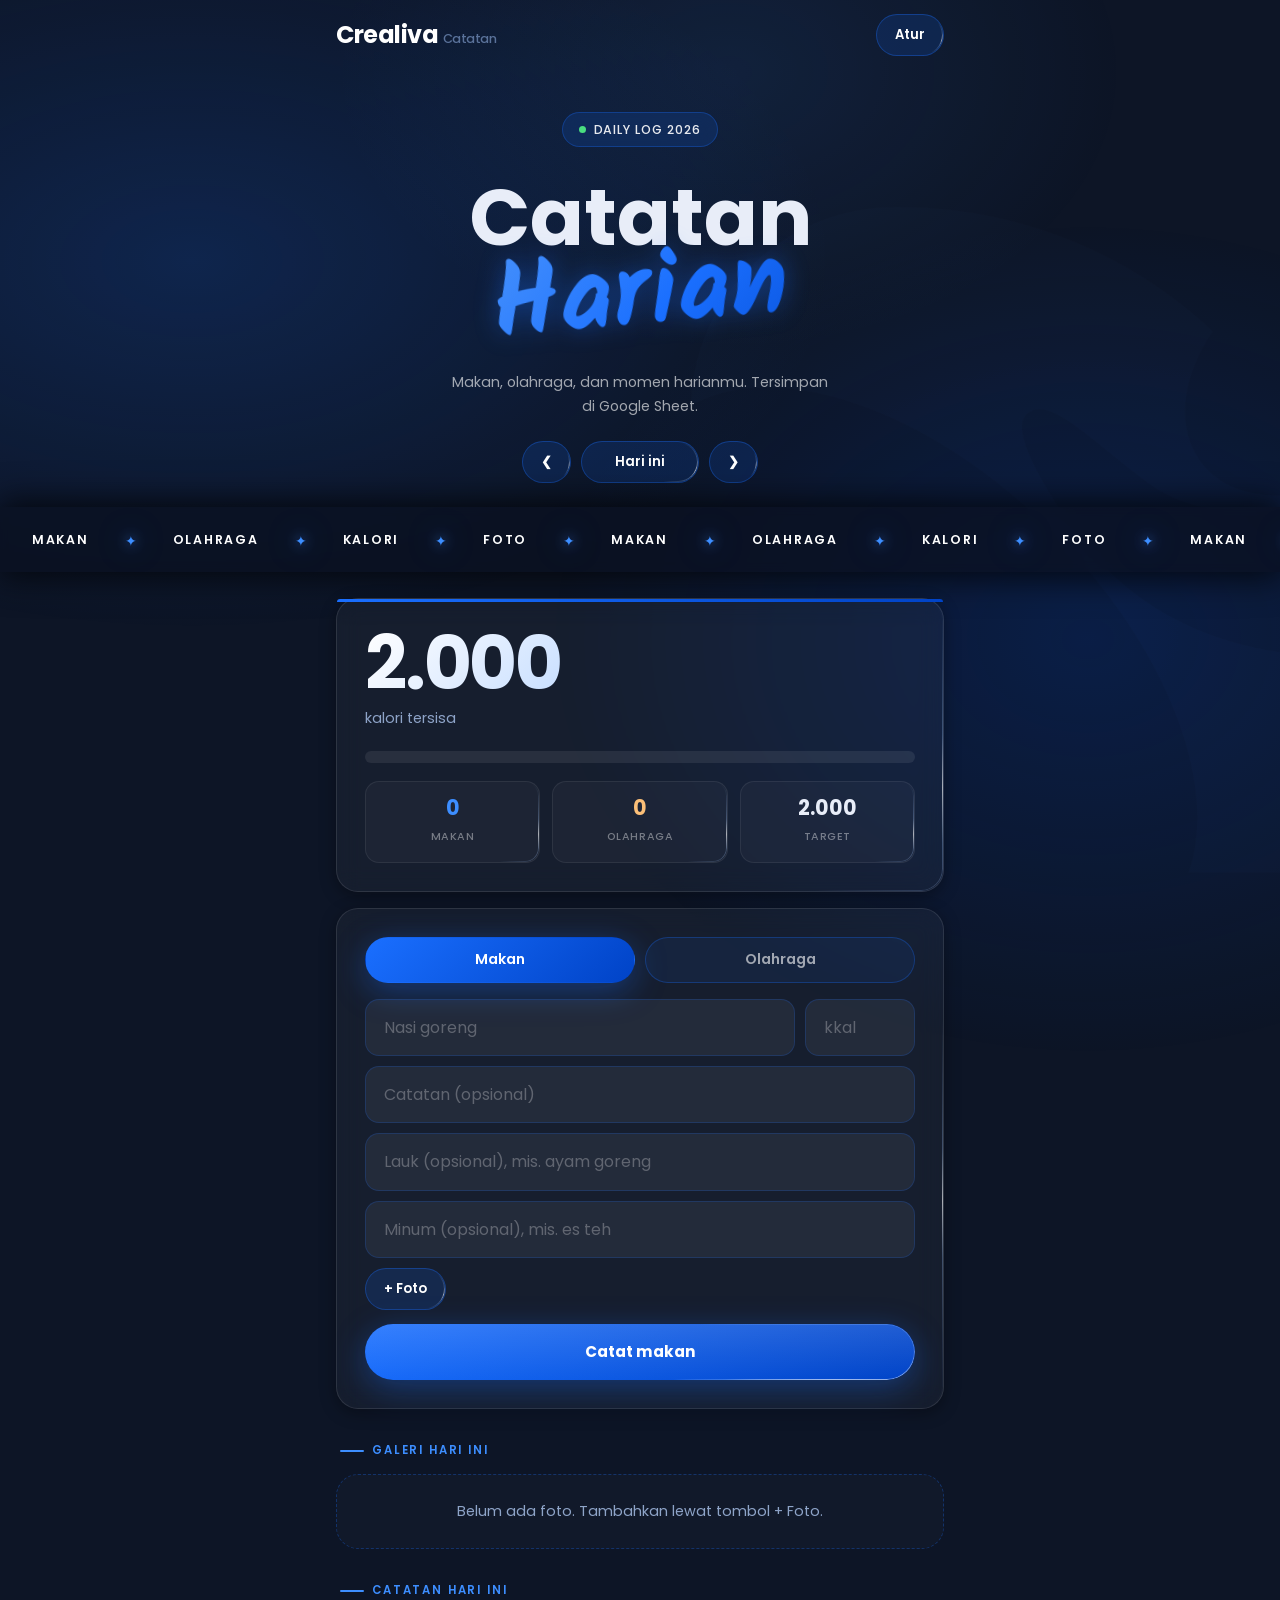
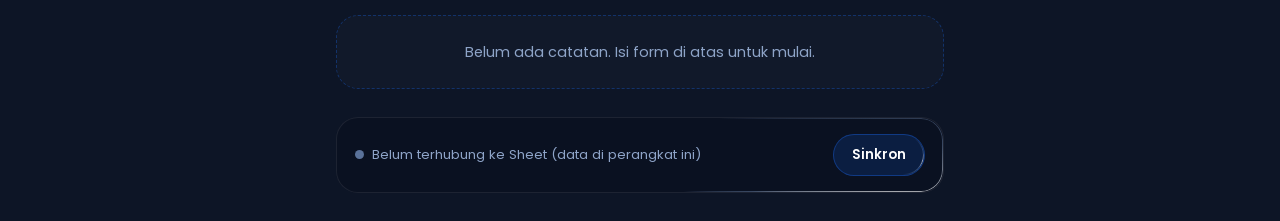
==== catatan/index.html @ 5ec01846 "Update index.html" ====
<!DOCTYPE html>
<html lang="id">
<head>
<meta charset="utf-8">
<meta name="viewport" content="width=device-width, initial-scale=1, viewport-fit=cover">
<meta name="robots" content="noindex, nofollow">
<title>Crealiva · Catatan Harian</title>
<link rel="icon" href="../New%20Favicon.ico">
<link rel="preconnect" href="https://fonts.googleapis.com">
<link href="https://fonts.googleapis.com/css2?family=Poppins:wght@300;400;500;600;700&family=Kalam:wght@400;700&display=swap" rel="stylesheet">
<meta name="theme-color" content="#0B1120">
<meta name="color-scheme" content="dark">
<style>
/* ===== Dibaca dari style web utama Crealiva: Dark-Blue Premium Theme ===== */
@property --shine-angle{syntax:'<angle>';inherits:false;initial-value:0deg}
:root{
  --navy:#0B1120; --navy-mid:#13213A;
  --blue:#1A6FFF; --blue-bright:#3D8EFF; --blue-dark:#0043C7;
  --bg:#0D1526; --surface:rgba(22,32,53,.82);
  --ink:#E8EDF8; --ink-2:#8EA4C8; --ink-3:#5A729A;
  --eat:#3D8EFF; --move:#fbbf78; --over:#f87171; --ok:#4ade80;
  --radius-md:14px; --radius-lg:22px; --radius-xl:36px;
  --shadow-sm:0 4px 16px rgba(0,0,0,.35); --shadow-lg:0 20px 60px rgba(0,0,0,.55);
  --shadow-blue:0 8px 32px rgba(26,111,255,.35);
  --grad-blue:linear-gradient(135deg,#1A6FFF 0%,#0043C7 100%);
  --ease:cubic-bezier(.4,0,.2,1); --ease-spring:cubic-bezier(.34,1.56,.64,1); --dur:.4s;
  color-scheme:dark;
}
*,*::before,*::after{margin:0;padding:0;box-sizing:border-box}
html{scroll-behavior:smooth;overflow-x:hidden;-webkit-text-size-adjust:100%}
body{font-family:'Poppins',sans-serif;background:var(--bg);color:var(--ink);line-height:1.7;overflow-x:hidden;
  -webkit-font-smoothing:antialiased;padding-bottom:calc(env(safe-area-inset-bottom) + 28px)}
button,input{font:inherit;color:inherit}
button{cursor:pointer}
:focus-visible{outline:3px solid var(--blue-bright);outline-offset:2px}
.wrap{max-width:640px;margin:0 auto;padding:0 16px;position:relative;z-index:1}

/* Latar: cahaya biru bergerak */
body::before{content:'';position:fixed;inset:0;z-index:-2;background:var(--bg)}
body::after{content:'';position:fixed;inset:-20%;width:140%;height:140%;z-index:-1;pointer-events:none;
  background:radial-gradient(ellipse 55% 45% at 25% 35%,rgba(26,111,255,.18) 0%,transparent 65%),
             radial-gradient(ellipse 50% 55% at 75% 65%,rgba(0,67,199,.2) 0%,transparent 60%),
             radial-gradient(ellipse 40% 40% at 55% 20%,rgba(61,142,255,.1) 0%,transparent 55%);
  animation:bgGlow 14s ease-in-out infinite}
@keyframes bgGlow{0%{transform:translate(0,0) scale(1);opacity:.7}20%{transform:translate(8%,-6%) scale(1.05);opacity:.9}
  40%{transform:translate(-5%,10%) scale(.98);opacity:.8}60%{transform:translate(12%,5%) scale(1.08);opacity:1}
  80%{transform:translate(-8%,-8%) scale(1.02);opacity:.75}100%{transform:translate(0,0) scale(1);opacity:.7}}

/* Logo besar samar di latar */
.bg-logo{position:fixed;pointer-events:none;z-index:0;opacity:.07;mix-blend-mode:overlay;filter:saturate(0) brightness(5);
  animation:bgLogoFloat 10s ease-in-out infinite}
.bg-logo1{width:52vw;bottom:3vh;right:-6vw}
.bg-logo2{width:26vw;top:9vh;left:-2vw;animation-delay:-4s}
@keyframes bgLogoFloat{0%,100%{transform:translateY(0) rotate(0)}33%{transform:translateY(-10px) rotate(.8deg)}66%{transform:translateY(7px) rotate(-.6deg)}}

/* Header */
.nav{position:fixed;top:0;left:0;right:0;z-index:1000;padding-top:env(safe-area-inset-top);transition:background var(--dur) var(--ease),box-shadow var(--dur) var(--ease)}
.nav .wrap{display:flex;align-items:center;justify-content:space-between;height:70px}
.nav.scrolled{background:rgba(11,17,32,.92);backdrop-filter:blur(20px) saturate(160%);-webkit-backdrop-filter:blur(20px) saturate(160%);
  box-shadow:0 1px 0 rgba(26,111,255,.12),0 4px 24px rgba(0,0,0,.4)}
.brand{display:flex;align-items:center;gap:10px;font-size:1.5rem;font-weight:700;color:#fff;letter-spacing:-.02em}
.brand img{width:28px;height:28px;object-fit:contain;filter:brightness(10);transition:filter 1.4s ease-in-out,transform .6s var(--ease-spring)}
.nav.scrolled .brand img{filter:brightness(10) drop-shadow(0 0 8px rgba(61,142,255,.9)) drop-shadow(0 0 20px rgba(26,111,255,.6))}
.brand:hover img{transform:rotate(15deg) scale(1.1)}
.brand small{font-weight:500;font-size:.8rem;color:var(--ink-3)}

/* Tombol kecil (gaya tentang-social-btn) */
.pill{position:relative;isolation:isolate;display:inline-flex;align-items:center;justify-content:center;gap:8px;padding:9px 18px;
  background:rgba(26,111,255,.15);border:1px solid rgba(26,111,255,.35);border-radius:var(--radius-xl);color:#fff;
  font-size:.82rem;font-weight:600;transition:all .3s var(--ease)}
.pill:hover{background:rgba(26,111,255,.4);border-color:rgba(26,111,255,.7);transform:translateY(-2px);box-shadow:0 6px 20px rgba(26,111,255,.35)}
.danger{background:rgba(248,113,113,.2);border-color:rgba(248,113,113,.55)}
.danger:hover{background:#dc2626;border-color:#dc2626}

/* Hero */
.hero{padding:112px 0 14px;text-align:center}
.kicker{display:inline-flex;align-items:center;gap:8px;padding:6px 16px;border-radius:var(--radius-xl);background:rgba(26,111,255,.15);
  backdrop-filter:blur(8px);border:1px solid rgba(26,111,255,.3);font-size:.78rem;font-weight:500;color:rgba(255,255,255,.9);
  letter-spacing:.08em;text-transform:uppercase;margin-bottom:30px}
.kicker::before{content:'';width:7px;height:7px;border-radius:50%;background:var(--ok);animation:pulse 2s infinite}
@keyframes pulse{0%,100%{opacity:1;transform:scale(1)}50%{opacity:.6;transform:scale(1.4)}}
h1{font-size:clamp(48px,12vw,80px);font-weight:700;line-height:1;color:var(--ink);margin-bottom:22px}
h1 span{display:block;margin-top:-12px;font-family:'Kalam',cursive;font-size:clamp(60px,15vw,104px);line-height:1;transform:rotate(-5deg);
  background:linear-gradient(135deg,#60a5fa 0%,#1A6FFF 55%,#0043C7 100%);-webkit-background-clip:text;-webkit-text-fill-color:transparent;background-clip:text;
  filter:drop-shadow(0 0 12px rgba(26,111,255,.4));transition:transform .8s var(--ease),filter .6s var(--ease)}
h1 span:hover{transform:scale(1.12) rotate(-8deg);filter:drop-shadow(0 0 22px rgba(26,111,255,.65))}
.hero p{color:rgba(255,255,255,.62);font-size:.88rem;max-width:380px;margin:0 auto 22px}
.datenav{display:flex;justify-content:center;align-items:center;gap:10px}
#dateLabel{min-width:9em}
#date{position:absolute;opacity:0;pointer-events:none;width:0;height:0}

/* Teks berjalan */
.marquee{overflow:hidden;white-space:nowrap;background:rgba(11,17,32,.7);backdrop-filter:blur(4px);padding:18px 0;
  margin:10px 0 26px calc(50% - 50vw);width:100vw;box-shadow:0 8px 32px rgba(0,0,0,.5),0 -8px 32px rgba(0,0,0,.5)}
.track{display:inline-flex;animation:marquee 22s linear infinite}
.track b{font-size:.78rem;font-weight:600;letter-spacing:.14em;text-transform:uppercase;color:#fff;padding:0 32px}
.track span{color:#3D8EFF;padding:0 4px;font-size:.9rem;filter:drop-shadow(0 0 6px rgba(61,142,255,.9)) drop-shadow(0 0 14px rgba(26,111,255,.6))}
@keyframes marquee{to{transform:translateX(-50%)}}

/* Kartu kaca */
.card{position:relative;isolation:isolate;background:rgba(255,255,255,.04);border:1px solid rgba(255,255,255,.1);border-radius:var(--radius-lg);
  padding:28px;margin-bottom:16px;backdrop-filter:blur(12px);-webkit-backdrop-filter:blur(12px);box-shadow:var(--shadow-sm);
  transition:box-shadow .5s var(--ease),border-color .5s var(--ease)}
section.card::before{content:'';position:absolute;top:0;left:0;right:0;height:3px;background:var(--grad-blue);border-radius:var(--radius-lg) var(--radius-lg) 0 0}
.big{font-size:clamp(3.4rem,14vw,4.6rem);line-height:1;font-weight:700;letter-spacing:-.03em;
  background:linear-gradient(135deg,#fff 0%,#7EB3FF 100%);-webkit-background-clip:text;-webkit-text-fill-color:transparent;background-clip:text}
.big.over{background:none;-webkit-text-fill-color:var(--over);color:var(--over)}
.cap{color:var(--ink-2);margin-top:6px;font-size:.9rem}
.bar{height:12px;background:rgba(255,255,255,.08);border-radius:99px;margin:20px 0 18px;overflow:hidden}
.bar i{display:block;height:100%;width:0;background:var(--grad-blue);border-radius:99px;box-shadow:0 0 14px rgba(26,111,255,.7);transition:width .5s var(--ease)}
.bar i.over{background:linear-gradient(135deg,#f87171,#dc2626);box-shadow:0 0 14px rgba(248,113,113,.6)}
.stats{display:grid;grid-template-columns:repeat(3,1fr);gap:12px}
.stats>div{position:relative;isolation:isolate;text-align:center;padding:14px 8px;background:rgba(255,255,255,.03);border:1px solid rgba(255,255,255,.07);
  border-radius:var(--radius-md);transition:background .3s,transform .3s var(--ease-spring),border-color .3s}
.stats>div:hover{background:rgba(26,111,255,.12);border-color:rgba(26,111,255,.3);transform:translateY(-3px)}
.stats b{display:block;font-size:1.3rem;font-weight:700;line-height:1.2}
.stats span{font-size:.68rem;font-weight:500;color:rgba(255,255,255,.4);letter-spacing:.05em;text-transform:uppercase}
.stats .e b{color:var(--eat)} .stats .m b{color:var(--move)}

/* Form */
.seg{display:grid;grid-template-columns:1fr 1fr;gap:10px;margin-bottom:16px}
.seg label{padding:10px;border-radius:var(--radius-xl);border:1px solid rgba(26,111,255,.3);background:rgba(26,111,255,.08);
  color:rgba(255,255,255,.6);text-align:center;font-weight:600;font-size:.88rem;cursor:pointer;transition:all .3s var(--ease)}
.seg label:hover{background:rgba(26,111,255,.2);border-color:rgba(26,111,255,.5);color:#fff}
.seg input{position:absolute;opacity:0}
.seg label:has(input:checked){background:var(--grad-blue);border-color:transparent;color:#fff;box-shadow:var(--shadow-blue)}
.seg label.mv:has(input:checked){background:linear-gradient(135deg,#fbbf78,#c07840);color:#2b1a00;box-shadow:0 8px 28px rgba(192,120,64,.4)}
.seg label:has(input:focus-visible){outline:3px solid var(--blue-bright);outline-offset:2px}
.row{display:grid;grid-template-columns:1fr 110px;gap:10px}
input[type=text],input[type=number],input[type=url],input[type=password]{width:100%;padding:14px 18px;margin-bottom:10px;background:rgba(255,255,255,.06);
  border:1px solid rgba(26,111,255,.2);border-radius:var(--radius-md);font-size:16px;color:#fff;font-family:'Poppins',sans-serif;transition:all var(--dur) var(--ease)}
input::placeholder{color:rgba(255,255,255,.28)}
input:focus{outline:none;border-color:rgba(26,111,255,.7);background:rgba(26,111,255,.08);box-shadow:0 0 0 3px rgba(26,111,255,.18)}
.photo{display:flex;align-items:center;gap:12px;margin-bottom:14px}
.photo input{display:none}
.photo img{width:48px;height:48px;border-radius:var(--radius-md);object-fit:cover;display:none;border:1px solid rgba(26,111,255,.35)}
.photo button.x{display:none;background:none;border:0;color:var(--ink-2);font-size:1.2rem}
.add{position:relative;overflow:hidden;width:100%;padding:15px;border:0;border-radius:var(--radius-xl);background:var(--grad-blue);color:#fff;
  font-weight:700;font-size:.95rem;box-shadow:var(--shadow-blue);transition:transform var(--dur) var(--ease-spring),box-shadow var(--dur) var(--ease)}
.add::after{content:'';position:absolute;inset:0;background:linear-gradient(rgba(255,255,255,.12),transparent);border-radius:inherit;pointer-events:none}
.add:hover{transform:translateY(-3px) scale(1.02);box-shadow:0 14px 40px rgba(26,111,255,.5)}
.add:active{transform:translateY(-1px) scale(.99)}

/* Judul bagian (eyebrow) */
h2{display:flex;align-items:center;gap:8px;font-size:.72rem;font-weight:600;letter-spacing:.16em;text-transform:uppercase;color:var(--blue-bright);margin:32px 4px 14px}
h2::before{content:'';display:block;width:24px;height:2px;background:var(--blue-bright);border-radius:2px}

/* Galeri slide */
.slider{position:relative}
.slides{display:flex;gap:12px;overflow-x:auto;scroll-snap-type:x mandatory;scrollbar-width:none;border-radius:var(--radius-md)}
.slides::-webkit-scrollbar{display:none}
.slide{flex:0 0 100%;scroll-snap-align:center;position:relative;isolation:isolate;aspect-ratio:4/3;border-radius:var(--radius-md);overflow:hidden;
  background:#0d1a2e;border:1px solid rgba(26,111,255,.15);box-shadow:var(--shadow-sm);cursor:zoom-in;margin:0;transition:box-shadow .4s var(--ease),border-color .4s var(--ease)}
.slide:hover{border-color:rgba(26,111,255,.4)}
.slide img{width:100%;height:100%;object-fit:cover;display:block;transition:transform .6s var(--ease)}
.slide:hover img{transform:scale(1.07)}
.slide figcaption{position:absolute;inset:auto 0 0;padding:44px 16px 14px;color:#fff;font-weight:600;font-size:.92rem;display:flex;justify-content:space-between;gap:8px;
  background:linear-gradient(to top,rgba(11,17,32,.96) 0%,rgba(11,17,32,.55) 55%,transparent 100%);z-index:2}
.arrow{position:absolute;top:50%;transform:translateY(-50%);z-index:5;width:46px;height:46px;border-radius:50%;background:rgba(22,32,53,.85);
  border:1px solid rgba(26,111,255,.3);color:#fff;font-size:16px;backdrop-filter:blur(8px);transition:all .25s var(--ease-spring)}
.arrow:hover{background:var(--blue);transform:translateY(-50%) scale(1.1);box-shadow:var(--shadow-blue)}
.arrow.l{left:8px}.arrow.r{right:8px}
.dots{display:flex;justify-content:center;gap:8px;margin-top:12px}
.dots i{width:8px;height:8px;border-radius:4px;background:rgba(255,255,255,.15);transition:all .3s var(--ease)}
.dots i.on{background:var(--blue-bright);width:24px}
.empty{color:var(--ink-2);text-align:center;padding:24px 10px;border:1px dashed rgba(26,111,255,.3);border-radius:var(--radius-lg);background:rgba(255,255,255,.02);font-size:.9rem}

/* Daftar catatan (gaya skill-card) */
ul{list-style:none;display:grid;gap:10px}
li{position:relative;isolation:isolate;overflow:hidden;background:rgba(255,255,255,.04);border:1px solid rgba(255,255,255,.08);border-radius:var(--radius-md);
  padding:14px 16px 14px 20px;display:grid;grid-template-columns:1fr auto auto;gap:10px;align-items:center;backdrop-filter:blur(10px);
  transition:background .35s var(--ease),border-color .35s var(--ease),transform .35s var(--ease-spring),box-shadow .35s var(--ease)}
li::before{content:'';position:absolute;top:0;left:0;bottom:0;width:3px;background:var(--eat)}
li.move::before{background:var(--move)}
li:hover{background:rgba(26,111,255,.1);border-color:rgba(26,111,255,.3);transform:translateY(-3px)}
li .t{display:flex;align-items:center;gap:12px;min-width:0;font-weight:600;font-size:.92rem;color:#fff}
li .t img{width:46px;height:46px;border-radius:var(--radius-md);object-fit:cover;flex:none;border:1px solid rgba(255,255,255,.1)}
li small{display:block;color:rgba(255,255,255,.38);font-weight:400;font-size:.74rem;line-height:1.4}
li .k{font-weight:700;color:var(--eat)}
li.move .k{color:var(--move)}
li button{background:none;border:0;color:var(--ink-3);font-size:1.15rem;padding:6px 8px;border-radius:50%;transition:all .25s var(--ease)}
li button:hover{background:rgba(248,113,113,.18);color:var(--over);transform:rotate(90deg)}

/* Footer kaca */
footer{position:relative;isolation:isolate;display:flex;align-items:center;justify-content:space-between;gap:10px;margin-top:28px;padding:16px 18px;
  background:rgba(11,17,32,.7);backdrop-filter:blur(12px);border:1px solid rgba(255,255,255,.08);border-radius:var(--radius-lg);color:var(--ink-2);font-size:.82rem}
#status:before{content:"";display:inline-block;width:9px;height:9px;border-radius:50%;background:var(--ink-3);margin-right:8px}
#status.ok:before{background:var(--ok);box-shadow:0 0 8px rgba(74,222,128,.7)}
#status.wait:before{background:var(--move);animation:pulse 1.2s infinite}
#status.err:before{background:var(--over)}

/* Dialog */
dialog{border:1px solid rgba(26,111,255,.2);border-radius:var(--radius-lg);background:rgba(16,26,46,.97);color:var(--ink);width:min(92vw,440px);padding:24px;box-shadow:var(--shadow-lg)}
dialog::backdrop{background:rgba(11,17,32,.85);backdrop-filter:blur(8px)}
dialog[open]{animation:pop .45s var(--ease-spring)}
dialog[open]::backdrop{animation:fadeIn .3s}
dialog label{display:block;font-size:.8rem;color:var(--ink-2);margin:8px 0 6px}
dialog .btns{display:flex;gap:10px;justify-content:flex-end;margin-top:14px}
#lb{width:min(96vw,900px);padding:10px;background:#000;border:0}
#lb img{width:100%;max-height:80vh;object-fit:contain;display:block;border-radius:var(--radius-md)}
#lb p{color:#fff;margin:8px 4px 0}
#lb .pill{position:absolute;top:14px;right:14px;background:rgba(0,0,0,.6);z-index:3}
@keyframes pop{from{opacity:0;transform:translateY(16px) scale(.94)}to{opacity:1;transform:none}}
@keyframes fadeIn{from{opacity:0}to{opacity:1}}

/* Muncul saat scroll */
.reveal{opacity:0}
.reveal.visible{opacity:1;animation:rise .75s var(--ease) backwards}
@keyframes rise{from{opacity:0;transform:translateY(40px)}to{opacity:1;transform:none}}

/* Kilau kaca di tepi (glass shine border) */
.card::after,li::after,.pill::after,.slide::after,.arrow::after,.stats>div::after,footer::after,dialog:not(#lb)::after,.add::before{
  content:'';position:absolute;inset:0;border-radius:inherit;padding:1px;pointer-events:none;z-index:6;opacity:.85;transition:opacity .5s var(--ease);
  background:conic-gradient(from var(--shine-angle),transparent 0deg,transparent 65deg,rgba(170,205,255,.35) 88deg,rgba(255,255,255,.75) 98deg,rgba(170,205,255,.35) 108deg,transparent 130deg,transparent 360deg);
  -webkit-mask:linear-gradient(#000 0 0) content-box,linear-gradient(#000 0 0);-webkit-mask-composite:xor;mask-composite:exclude}
.card:hover::after,li:hover::after,.pill:hover::after,.slide:hover::after,.arrow:hover::after,.stats>div:hover::after,footer:hover::after,dialog:not(#lb):hover::after,.add:hover::before{
  opacity:1;animation:glassShineMove 3.2s linear infinite}
@keyframes glassShineMove{to{--shine-angle:360deg}}
.card:hover,li:hover,.slide:hover,footer:hover{box-shadow:0 0 14px 0 rgba(140,185,255,.16),0 10px 28px rgba(0,0,0,.32)}
.card:hover{border-color:rgba(26,111,255,.25)}

/* Cahaya mengikuti kursor */
.cursor-glow-wrap{position:fixed;top:0;left:0;width:0;height:0;pointer-events:none;z-index:9999;opacity:0;transition:opacity .5s ease}
.cursor-glow-wrap.active{opacity:1}
.cursor-glow{position:absolute;top:0;left:0;width:200px;height:200px;margin:-100px 0 0 -100px;border-radius:50%;mix-blend-mode:screen;will-change:transform,filter;
  background:radial-gradient(circle,rgba(90,160,255,.45) 0%,rgba(70,145,255,.32) 14%,rgba(50,125,255,.22) 28%,rgba(38,110,255,.14) 42%,rgba(26,111,255,.08) 56%,rgba(26,111,255,.035) 70%,transparent 100%);
  animation:cursorGlowPulse 2.8s ease-in-out infinite}
@keyframes cursorGlowPulse{0%,100%{transform:scale(1);filter:brightness(1) blur(16px)}50%{transform:scale(1.15);filter:brightness(1.55) blur(12px)}}
@media (hover:none) and (pointer:coarse){.cursor-glow-wrap{display:none}}

@media (max-width:480px){.card{padding:22px 18px}.stats{gap:8px}}
@media (prefers-reduced-motion:reduce){*,*::before,*::after{animation:none!important;transition:none!important}.reveal{opacity:1}}
</style>
</head>
<body>
<img class="bg-logo bg-logo1" src="../cvteam.png" alt="" aria-hidden="true" onerror="this.remove()">
<img class="bg-logo bg-logo2" src="../personcv.png" alt="" aria-hidden="true" onerror="this.remove()">
<div class="cursor-glow-wrap" id="cursorGlowWrap"><div class="cursor-glow"></div></div>
<nav class="nav"><div class="wrap">
  <div class="brand"><img src="../personcv.png" alt="" onerror="this.remove()"><div>Crealiva <small>Catatan</small></div></div>
  <button class="pill" id="setBtn">Atur</button>
</div></nav>

<main class="wrap">
  <section class="hero">
    <span class="kicker">Daily Log 2026</span>
    <h1>Catatan <span>Harian</span></h1>
    <p>Makan, olahraga, dan momen harianmu. Tersimpan di Google Sheet.</p>
    <div class="datenav">
      <button class="pill" id="prev" aria-label="Hari sebelumnya">❮</button>
      <button class="pill" id="dateLabel"></button>
      <button class="pill" id="next" aria-label="Hari berikutnya">❯</button>
      <input type="date" id="date" aria-label="Pilih tanggal">
    </div>
  </section>

  <div class="marquee" aria-hidden="true"><div class="track" id="track"></div></div>

  <section class="card">
    <div class="big" id="left">0</div>
    <div class="cap" id="leftCap">kalori tersisa</div>
    <div class="bar"><i id="barFill"></i></div>
    <div class="stats">
      <div class="e"><b id="sEat">0</b><span>Makan</span></div>
      <div class="m"><b id="sMove">0</b><span>Olahraga</span></div>
      <div><b id="sTarget">0</b><span>Target</span></div>
    </div>
  </section>

  <form class="card" id="form" autocomplete="off">
    <div class="seg">
      <label><input type="radio" name="type" value="makan" checked><span>Makan</span></label>
      <label class="mv"><input type="radio" name="type" value="olahraga"><span>Olahraga</span></label>
    </div>
    <div class="row">
      <input type="text" id="name" list="sug" placeholder="Nasi goreng" required>
      <input type="number" id="kcal" inputmode="numeric" min="0" placeholder="kkal" required>
    </div>
    <datalist id="sug"></datalist>
    <input type="text" id="note" placeholder="Catatan (opsional)">
    <div id="extra">
      <input type="text" id="lauk" placeholder="Lauk (opsional), mis. ayam goreng">
      <input type="text" id="minum" placeholder="Minum (opsional), mis. es teh">
    </div>
    <div class="photo">
      <button type="button" class="pill" id="photoBtn">+ Foto</button>
      <input type="file" id="photoIn" accept="image/*">
      <img id="photoPrev" alt="Pratinjau foto">
      <button type="button" class="x" id="photoX" aria-label="Hapus foto">✕</button>
    </div>
    <button class="add" id="addBtn" type="submit">Catat makan</button>
  </form>

  <h2>Galeri Hari Ini</h2>
  <div id="galleryBox"></div>

  <h2>Catatan Hari Ini</h2>
  <div id="listBox"></div>

  <footer>
    <span id="status"></span>
    <button class="pill" id="syncBtn">Sinkron</button>
  </footer>
</main>

<dialog id="dlg">
  <form method="dialog" id="cfgForm" style="all:unset">
    <label for="cUrl">URL Web App (Apps Script)</label>
    <input type="url" id="cUrl" placeholder="https://script.google.com/macros/s/.../exec">
    <label for="cKey">Kode rahasia</label>
    <input type="password" id="cKey">
    <label for="cTarget">Target kalori harian</label>
    <input type="number" id="cTarget" min="0" inputmode="numeric">
    <div class="btns">
      <button type="button" class="pill" id="cCancel">Batal</button>
      <button type="submit" class="pill">Simpan</button>
    </div>
  </form>
</dialog>

<dialog id="delDlg"><p id="delTxt" style="margin:0 0 14px;font-weight:600"></p>
  <div class="btns"><button type="button" class="pill" id="delNo">Batal</button><button type="button" class="pill danger" id="delYes">Ya, hapus</button></div></dialog>

<dialog id="lb"><button class="pill" id="lbX">✕ Tutup</button><img id="lbImg" alt=""><p id="lbCap"></p></dialog>

<script>
addEventListener('error',ev=>{const s=document.getElementById('status');if(s){s.textContent='Error halaman: '+ev.message;s.className='err'}});
const LS='crealiva-catatan-v2', $=id=>document.getElementById(id);
let S={entries:[],queue:[],cfg:{url:'',key:'',target:2000}};
try{const o=JSON.parse(localStorage.getItem(LS)||localStorage.getItem('crealiva-catatan-v1')||'{}');
  if(o.cfg)S.cfg=o.cfg; if(o.entries)S.entries=o.entries;
  if(o.queue)S.queue=o.queue.map(q=>q.op==='add'&&q.entry?{op:'add',id:q.entry.id}:q);}catch(e){}
let storeFail=false;
const save=()=>{try{localStorage.setItem(LS,JSON.stringify(S));storeFail=false}catch(e){storeFail=true}};
if(/reset=1/.test(location.search)){S.entries=[];S.queue=[];save();history.replaceState(null,'',location.pathname)}

const pad=n=>String(n).padStart(2,'0'), fmt=d=>`${d.getFullYear()}-${pad(d.getMonth()+1)}-${pad(d.getDate())}`;
let cur=fmt(new Date());
const parse=s=>{const[y,m,d]=s.split('-').map(Number);return new Date(y,m-1,d)};
const uid=()=>crypto.randomUUID?crypto.randomUUID():Date.now()+'-'+Math.random().toString(16).slice(2);
const num=n=>Number(n).toLocaleString('id-ID');
const src=e=>e.photoData||(e.photo?`https://drive.google.com/thumbnail?id=${e.photo}&sz=w900`:'');

$('track').innerHTML=Array(10).fill('<b>Makan</b><span>✦</span><b>Olahraga</b><span>✦</span><b>Kalori</b><span>✦</span><b>Foto</b><span>✦</span>').join('');

function render(){
  const day=S.entries.filter(e=>e.date===cur);
  const eat=day.filter(e=>e.type==='makan').reduce((a,e)=>a+e.kcal,0);
  const mv=day.filter(e=>e.type==='olahraga').reduce((a,e)=>a+e.kcal,0);
  const target=Number(S.cfg.target)||0, left=target-eat+mv;
  $('dateLabel').textContent=cur===fmt(new Date())?'Hari ini':parse(cur).toLocaleDateString('id-ID',{weekday:'short',day:'numeric',month:'short'});
  $('left').textContent=num(Math.abs(left)); $('left').classList.toggle('over',left<0);
  $('leftCap').textContent=left<0?'kalori melebihi target':'kalori tersisa';
  $('sEat').textContent=num(eat);$('sMove').textContent=num(mv);$('sTarget').textContent=num(target);
  const f=$('barFill');f.style.width=(target?Math.min(100,Math.max(0,(eat-mv)/target*100)):0)+'%';f.classList.toggle('over',left<0);

  // daftar
  const lb=$('listBox');lb.textContent='';
  if(!day.length){const d=document.createElement('div');d.className='empty';d.textContent='Belum ada catatan. Isi form di atas untuk mulai.';lb.append(d);
    if(S.entries.length){const last=S.entries[S.entries.length-1].date;const h=document.createElement('div');h.className='empty';h.style.marginTop='10px';
      h.textContent=`Ada ${S.entries.length} catatan di tanggal lain. Tanggal terbaru: "${last}" `;
      if(/^\d{4}-\d{2}-\d{2}$/.test(last)){const b=document.createElement('button');b.className='pill';b.textContent='Lihat';b.onclick=()=>{cur=last;render()};h.append(b)}
      lb.append(h)}}
  else{const ul=document.createElement('ul');
    day.slice().reverse().forEach(e=>{
      const li=document.createElement('li');li.className=e.type==='makan'?'':'move';
      const t=document.createElement('div');t.className='t';
      const s=src(e);if(s){const im=document.createElement('img');im.src=s;im.alt='';t.append(im)}
      const tx=document.createElement('div');tx.textContent=e.name;
      if(e.note){const sm=document.createElement('small');sm.textContent=e.note;tx.append(sm)}
      const det=[e.lauk&&'Lauk: '+e.lauk,e.minum&&'Minum: '+e.minum].filter(Boolean).join(' · ');
      if(det){const sd=document.createElement('small');sd.textContent=det;tx.append(sd)}
      t.append(tx);
      const k=document.createElement('span');k.className='k';k.textContent=(e.type==='makan'?'+':'−')+num(e.kcal);
      const b=document.createElement('button');b.textContent='✕';b.setAttribute('aria-label','Hapus '+e.name);b.onclick=()=>askDel(e);
      li.append(t,k,b);ul.append(li)});
    lb.append(ul)}

  // galeri slide
  const gb=$('galleryBox');gb.textContent='';
  const ph=day.filter(e=>src(e));
  if(!ph.length){const d=document.createElement('div');d.className='empty';d.textContent='Belum ada foto. Tambahkan lewat tombol + Foto.';gb.append(d)}
  else{
    const w=document.createElement('div');w.className='slider';
    const sl=document.createElement('div');sl.className='slides';
    ph.forEach(e=>{const fg=document.createElement('figure');fg.className='slide';
      const im=document.createElement('img');im.src=src(e);im.alt=e.name;im.loading='lazy';
      const c=document.createElement('figcaption');const a=document.createElement('span');a.textContent=e.name;
      const b=document.createElement('span');b.textContent=(e.type==='makan'?'+':'−')+num(e.kcal);c.append(a,b);
      fg.append(im,c);fg.onclick=()=>openLb(e);sl.append(fg)});
    w.append(sl);
    const dots=document.createElement('div');dots.className='dots';
    if(ph.length>1){
      ['l','r'].forEach(d=>{const a=document.createElement('button');a.className='arrow '+d;a.textContent=d==='l'?'❮':'❯';
        a.setAttribute('aria-label',d==='l'?'Foto sebelumnya':'Foto berikutnya');
        a.onclick=()=>sl.scrollBy({left:(d==='l'?-1:1)*sl.clientWidth,behavior:'smooth'});w.append(a)});
      ph.forEach(()=>dots.append(document.createElement('i')));
      const upd=()=>{const i=Math.round(sl.scrollLeft/sl.clientWidth);[...dots.children].forEach((x,j)=>x.classList.toggle('on',j===i))};
      sl.addEventListener('scroll',upd,{passive:true});upd();
    }
    gb.append(w,dots)}

  $('sug').textContent='';
  [...new Set(S.entries.map(e=>e.name))].slice(-80).forEach(n=>{const o=document.createElement('option');o.value=n;$('sug').append(o)});
}

function openLb(e){$('lbImg').src=src(e);$('lbCap').textContent=`${e.name} · ${num(e.kcal)} kkal`;$('lb').showModal()}
$('lbX').onclick=()=>$('lb').close();
$('lb').addEventListener('click',ev=>{if(ev.target===$('lb'))$('lb').close()});

function setStatus(t,c){$('status').textContent=t;$('status').className=c}
function updStatus(){
  if(storeFail)return setStatus('Penyimpanan browser penuh, segera sinkron','err');
  if(!S.cfg.url)return setStatus('Belum terhubung ke Sheet (data di perangkat ini)','');
  if(S.queue.length)return setStatus(`Menunggu sinkron (${S.queue.length})`,'wait');
  setStatus(`Tersinkron dengan Sheet · ${S.entries.length} catatan diterima`,'ok');
}

function add(e){S.entries.push(e);S.queue.push({op:'add',id:e.id});save();render();sync()}
function del(id){
  S.entries=S.entries.filter(e=>e.id!==id);
  S.queue=S.queue.filter(q=>!(q.op==='add'&&q.id===id));
  S.queue.push({op:'del',id});
  save();render();sync();
}

let delId=null;
function askDel(e){delId=e.id;$('delTxt').textContent=`Hapus "${e.name}" (${num(e.kcal)} kkal)?`;$('delDlg').showModal()}
$('delNo').onclick=()=>$('delDlg').close();
$('delYes').onclick=()=>{$('delDlg').close();if(delId)del(delId);delId=null};
const MON={Jan:1,Feb:2,Mar:3,Apr:4,May:5,Jun:6,Jul:7,Aug:8,Sep:9,Oct:10,Nov:11,Dec:12};
function normDate(s){s=String(s);
  if(/^\d{4}-\d{2}-\d{2}$/.test(s))return s;
  const m=s.match(/^\w{3} (\w{3}) (\d{1,2}) (\d{4})/);
  if(m&&MON[m[1]])return `${m[3]}-${pad(MON[m[1]])}-${pad(m[2])}`;
  const d=new Date(s);return isNaN(d)?s:fmt(d)}
const post=b=>fetch(S.cfg.url,{method:'POST',headers:{'Content-Type':'text/plain'},body:JSON.stringify({...b,key:S.cfg.key})}).then(r=>r.json());
let busy=false;
async function sync(){
  if(!S.cfg.url||busy)return updStatus();
  busy=true;setStatus('Menyinkronkan…','wait');
  try{
    while(S.queue.length){
      const q=S.queue[0];let body;
      if(q.op==='add'){
        const e=S.entries.find(x=>x.id===q.id);
        if(!e){S.queue.shift();save();continue}
        const{photoData,...clean}=e;body={op:'add',entry:clean,photo:photoData||''};
      }else body=q;
      const r=await post(body);if(!r.ok)throw new Error(r.error||'Gagal');
      S.queue.shift();save();
    }
    const res=await fetch(S.cfg.url+'?key='+encodeURIComponent(S.cfg.key)).then(r=>r.json());
    if(!res.ok)throw new Error(res.error||'Gagal');
    const pend=S.entries.filter(e=>S.queue.some(q=>q.op==='add'&&q.id===e.id));
    const gone=new Set(S.queue.filter(q=>q.op==='del').map(q=>q.id));
    S.entries=res.rows.filter(r=>r.id&&!gone.has(r.id)).map(r=>({...r,date:normDate(r.date)})).concat(pend);save();render();updStatus();
  }catch(err){console.error(err);setStatus(/kode/i.test(err.message)?'Kode rahasia salah':'Gagal sinkron: '+err.message,'err')}
  busy=false;
}

// Foto: kecilkan dulu supaya ringan
let photoData='';
function shrink(file){return new Promise((ok,no)=>{const im=new Image(),u=URL.createObjectURL(file);
  im.onload=()=>{const s=Math.min(1,900/Math.max(im.width,im.height)),c=document.createElement('canvas');
    c.width=Math.round(im.width*s);c.height=Math.round(im.height*s);c.getContext('2d').drawImage(im,0,0,c.width,c.height);
    URL.revokeObjectURL(u);ok(c.toDataURL('image/jpeg',.72))};im.onerror=no;im.src=u})}
function clearPhoto(){photoData='';$('photoIn').value='';$('photoPrev').style.display='none';$('photoX').style.display='none';$('photoBtn').textContent='+ Foto'}
$('photoBtn').onclick=()=>$('photoIn').click();
$('photoX').onclick=clearPhoto;
$('photoIn').onchange=async()=>{const f=$('photoIn').files[0];if(!f)return;
  try{photoData=await shrink(f);$('photoPrev').src=photoData;$('photoPrev').style.display='block';$('photoX').style.display='block';$('photoBtn').textContent='Ganti foto'}
  catch(e){clearPhoto();alert('Foto tidak bisa dibaca. Coba foto lain.')}};

// Form
function syncForm(){const t=document.querySelector('[name=type]:checked').value;
  $('addBtn').textContent=t==='makan'?'Catat makan':'Catat olahraga';
  $('name').placeholder=t==='makan'?'Nasi goreng':'Lari pagi';$('extra').style.display=t==='makan'?'block':'none'}
document.querySelectorAll('[name=type]').forEach(r=>r.onchange=syncForm);
$('name').addEventListener('change',()=>{const t=document.querySelector('[name=type]:checked').value;
  const p=S.entries.slice().reverse().find(e=>e.name===$('name').value&&e.type===t);if(p&&!$('kcal').value)$('kcal').value=p.kcal});
$('form').onsubmit=ev=>{ev.preventDefault();
  const type=document.querySelector('[name=type]:checked').value;
  const e={id:uid(),date:cur,type,name:$('name').value.trim(),kcal:Math.round(Number($('kcal').value)),note:$('note').value.trim()};
  if(photoData)e.photoData=photoData;
  if(type==='makan'){e.lauk=$('lauk').value.trim();e.minum=$('minum').value.trim()}
  add(e);$('name').value='';$('kcal').value='';$('note').value='';$('lauk').value='';$('minum').value='';clearPhoto();$('name').focus()};

// Tanggal
const shift=n=>{const d=parse(cur);d.setDate(d.getDate()+n);cur=fmt(d);render()};
$('prev').onclick=()=>shift(-1);$('next').onclick=()=>shift(1);
$('dateLabel').onclick=()=>{$('date').value=cur;$('date').showPicker?$('date').showPicker():$('date').click()};
$('date').onchange=()=>{if($('date').value){cur=$('date').value;render()}};

// Pengaturan
$('setBtn').onclick=()=>{$('cUrl').value=S.cfg.url;$('cKey').value=S.cfg.key;$('cTarget').value=S.cfg.target;$('dlg').showModal()};
$('cCancel').onclick=()=>$('dlg').close();
$('cfgForm').onsubmit=()=>{S.cfg={url:$('cUrl').value.trim(),key:$('cKey').value,target:Number($('cTarget').value)||0};save();render();sync()};
$('syncBtn').onclick=sync;
addEventListener('online',sync);
document.addEventListener('visibilitychange',()=>{if(!document.hidden)sync()});

syncForm();render();updStatus();sync();

/* ===== Efek tampilan (header, muncul saat scroll, cahaya kursor) ===== */
(function(){
  var nav=document.querySelector('.nav');
  function sc(){ if(nav) nav.classList.toggle('scrolled',window.scrollY>50); }
  addEventListener('scroll',sc,{passive:true}); sc();

  var els=[].slice.call(document.querySelectorAll('main>*'));
  if(!('IntersectionObserver' in window)) return;
  var io=new IntersectionObserver(function(es){es.forEach(function(e){
    if(e.isIntersecting){e.target.classList.add('visible');io.unobserve(e.target)}})},{threshold:.08});
  els.forEach(function(el,i){el.classList.add('reveal');el.style.animationDelay=(Math.min(i,8)*0.07)+'s';io.observe(el)});

  var wrap=document.getElementById('cursorGlowWrap');
  if(!wrap||(matchMedia&&matchMedia('(hover: none) and (pointer: coarse)').matches)) return;
  var mx=innerWidth/2,my=innerHeight/2,gx=mx,gy=my,shown=false;
  addEventListener('mousemove',function(e){mx=e.clientX;my=e.clientY;if(!shown){shown=true;wrap.classList.add('active')}},{passive:true});
  document.addEventListener('mouseleave',function(){wrap.classList.remove('active')});
  document.addEventListener('mouseenter',function(){if(shown)wrap.classList.add('active')});
  (function tick(){gx+=(mx-gx)*.15;gy+=(my-gy)*.15;wrap.style.transform='translate('+gx.toFixed(1)+'px,'+gy.toFixed(1)+'px)';requestAnimationFrame(tick)})();
})();
</script>
</body>
</html>
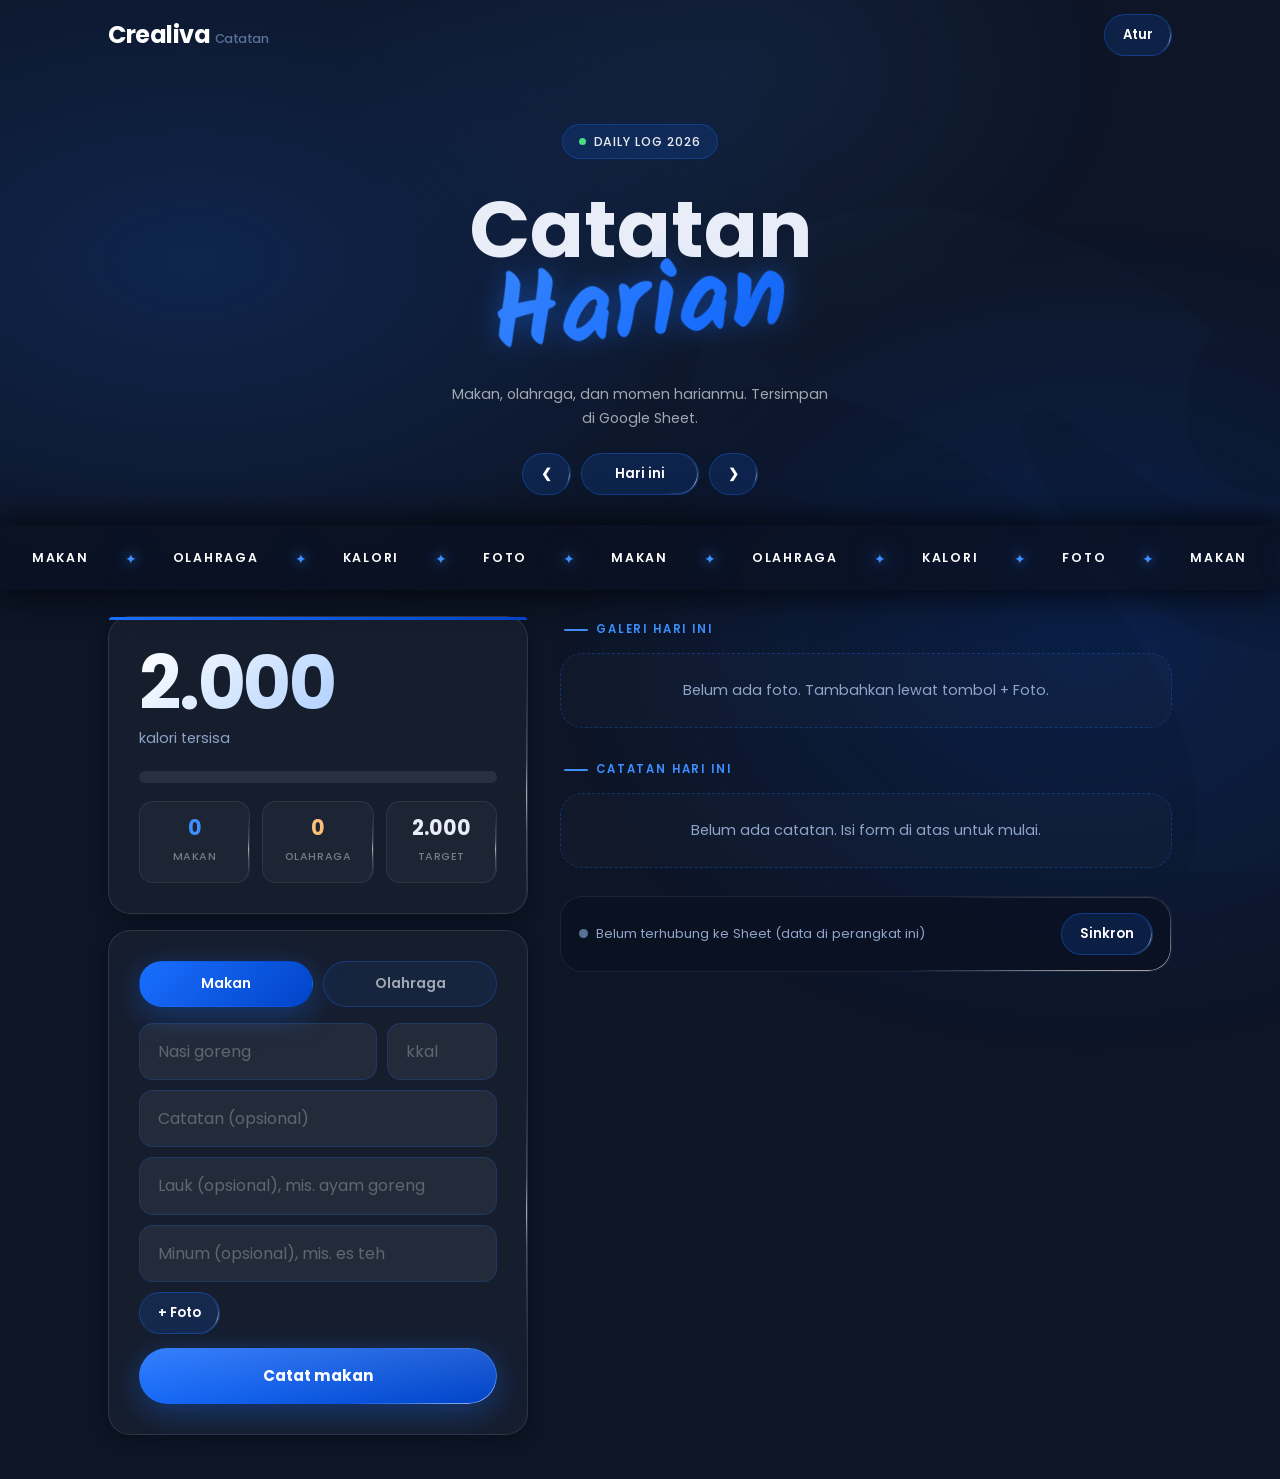
==== commit ebea91fc: "Update index.html" ====
--- a/catatan/index.html
+++ b/catatan/index.html
@@ -190,7 +190,7 @@
 #status.err:before{background:var(--over)}
 
 /* Dialog */
-dialog{border:1px solid rgba(26,111,255,.2);border-radius:var(--radius-lg);background:rgba(16,26,46,.97);color:var(--ink);width:min(92vw,440px);padding:24px;box-shadow:var(--shadow-lg)}
+dialog{margin:auto;border:1px solid rgba(26,111,255,.2);border-radius:var(--radius-lg);background:rgba(16,26,46,.97);color:var(--ink);width:min(92vw,440px);padding:24px;box-shadow:var(--shadow-lg)}
 dialog::backdrop{background:rgba(11,17,32,.85);backdrop-filter:blur(8px)}
 dialog[open]{animation:pop .45s var(--ease-spring)}
 dialog[open]::backdrop{animation:fadeIn .3s}
@@ -230,6 +230,20 @@
 
 @media (max-width:480px){.card{padding:22px 18px}.stats{gap:8px}}
 @media (prefers-reduced-motion:reduce){*,*::before,*::after{animation:none!important;transition:none!important}.reveal{opacity:1}}
+
+/* Layout dua kolom (desktop) */
+.cols{display:block}
+li .t>div{min-width:0;overflow-wrap:anywhere}
+.hint{font-size:.74rem;color:var(--ink-3);line-height:1.5;margin-top:8px}
+@media (min-width:1024px){
+  .wrap{max-width:1120px;padding:0 28px}
+  .hero{padding:124px 0 20px}
+  .cols{display:grid;grid-template-columns:minmax(360px,420px) minmax(0,1fr);gap:32px;align-items:start}
+  .col-right h2:first-child{margin-top:4px}
+  .slide{aspect-ratio:16/10}
+  .card{padding:30px}
+}
+@media (min-width:1024px) and (min-height:880px){.col-left{position:sticky;top:92px}}
 </style>
 </head>
 <body>
@@ -256,6 +270,8 @@
 
   <div class="marquee" aria-hidden="true"><div class="track" id="track"></div></div>
 
+  <div class="cols">
+<div class="col-left">
   <section class="card">
     <div class="big" id="left">0</div>
     <div class="cap" id="leftCap">kalori tersisa</div>
@@ -291,6 +307,8 @@
     <button class="add" id="addBtn" type="submit">Catat makan</button>
   </form>
 
+  </div>
+<div class="col-right">
   <h2>Galeri Hari Ini</h2>
   <div id="galleryBox"></div>
 
@@ -301,6 +319,8 @@
     <span id="status"></span>
     <button class="pill" id="syncBtn">Sinkron</button>
   </footer>
+</div>
+</div>
 </main>
 
 <dialog id="dlg">
@@ -311,6 +331,7 @@
     <input type="password" id="cKey">
     <label for="cTarget">Target kalori harian</label>
     <input type="number" id="cTarget" min="0" inputmode="numeric">
+    <p class="hint">Mengganti URL atau kode rahasia berarti pindah ke Sheet lain: catatan Sheet lama dibersihkan dari perangkat ini (datanya di Sheet tetap aman).</p>
     <div class="btns">
       <button type="button" class="pill" id="cCancel">Batal</button>
       <button type="submit" class="pill">Simpan</button>
@@ -424,10 +445,11 @@
   save();render();sync();
 }
 
-let delId=null;
-function askDel(e){delId=e.id;$('delTxt').textContent=`Hapus "${e.name}" (${num(e.kcal)} kkal)?`;$('delDlg').showModal()}
-$('delNo').onclick=()=>$('delDlg').close();
-$('delYes').onclick=()=>{$('delDlg').close();if(delId)del(delId);delId=null};
+let confirmFn=null;
+function askConfirm(text,yesText,fn){confirmFn=fn;$('delTxt').textContent=text;$('delYes').textContent=yesText;$('delDlg').showModal()}
+function askDel(e){askConfirm(`Hapus "${e.name}" (${num(e.kcal)} kkal)?`,'Ya, hapus',()=>del(e.id))}
+$('delNo').onclick=()=>{confirmFn=null;$('delDlg').close()};
+$('delYes').onclick=()=>{const f=confirmFn;confirmFn=null;$('delDlg').close();if(f)f()};
 const MON={Jan:1,Feb:2,Mar:3,Apr:4,May:5,Jun:6,Jul:7,Aug:8,Sep:9,Oct:10,Nov:11,Dec:12};
 function normDate(s){s=String(s);
   if(/^\d{4}-\d{2}-\d{2}$/.test(s))return s;
@@ -435,10 +457,10 @@
   if(m&&MON[m[1]])return `${m[3]}-${pad(MON[m[1]])}-${pad(m[2])}`;
   const d=new Date(s);return isNaN(d)?s:fmt(d)}
 const post=b=>fetch(S.cfg.url,{method:'POST',headers:{'Content-Type':'text/plain'},body:JSON.stringify({...b,key:S.cfg.key})}).then(r=>r.json());
-let busy=false;
+let busy=false,cfgVer=0;const STALE=new Error('stale');
 async function sync(){
   if(!S.cfg.url||busy)return updStatus();
-  busy=true;setStatus('Menyinkronkan…','wait');
+  busy=true;const v=cfgVer;setStatus('Menyinkronkan…','wait');
   try{
     while(S.queue.length){
       const q=S.queue[0];let body;
@@ -447,15 +469,15 @@
         if(!e){S.queue.shift();save();continue}
         const{photoData,...clean}=e;body={op:'add',entry:clean,photo:photoData||''};
       }else body=q;
-      const r=await post(body);if(!r.ok)throw new Error(r.error||'Gagal');
+      const r=await post(body);if(v!==cfgVer)throw STALE;if(!r.ok)throw new Error(r.error||'Gagal');
       S.queue.shift();save();
     }
     const res=await fetch(S.cfg.url+'?key='+encodeURIComponent(S.cfg.key)).then(r=>r.json());
-    if(!res.ok)throw new Error(res.error||'Gagal');
+    if(v!==cfgVer)throw STALE;if(!res.ok)throw new Error(res.error||'Gagal');
     const pend=S.entries.filter(e=>S.queue.some(q=>q.op==='add'&&q.id===e.id));
     const gone=new Set(S.queue.filter(q=>q.op==='del').map(q=>q.id));
     S.entries=res.rows.filter(r=>r.id&&!gone.has(r.id)).map(r=>({...r,date:normDate(r.date)})).concat(pend);save();render();updStatus();
-  }catch(err){console.error(err);setStatus(/kode/i.test(err.message)?'Kode rahasia salah':'Gagal sinkron: '+err.message,'err')}
+  }catch(err){if(err===STALE){busy=false;return sync()}console.error(err);setStatus(/kode/i.test(err.message)?'Kode rahasia salah':'Gagal sinkron: '+err.message,'err')}
   busy=false;
 }
 
@@ -495,7 +517,13 @@
 // Pengaturan
 $('setBtn').onclick=()=>{$('cUrl').value=S.cfg.url;$('cKey').value=S.cfg.key;$('cTarget').value=S.cfg.target;$('dlg').showModal()};
 $('cCancel').onclick=()=>$('dlg').close();
-$('cfgForm').onsubmit=()=>{S.cfg={url:$('cUrl').value.trim(),key:$('cKey').value,target:Number($('cTarget').value)||0};save();render();sync()};
+function applyCfg(nc){
+  const oc=S.cfg, changed=(nc.url!==oc.url||nc.key!==oc.key), wipe=!!(changed&&oc.url);
+  const go=()=>{cfgVer++;if(wipe){S.entries=[];S.queue=[]}S.cfg=nc;save();render();updStatus();sync()};
+  if(wipe&&S.queue.length)askConfirm(`Ada ${S.queue.length} catatan yang belum terkirim ke Sheet lama dan akan hilang kalau pindah. Lanjutkan?`,'Ya, lanjutkan',go);
+  else go();
+}
+$('cfgForm').onsubmit=()=>applyCfg({url:$('cUrl').value.trim(),key:$('cKey').value,target:Number($('cTarget').value)||0});
 $('syncBtn').onclick=sync;
 addEventListener('online',sync);
 document.addEventListener('visibilitychange',()=>{if(!document.hidden)sync()});
@@ -508,7 +536,7 @@
   function sc(){ if(nav) nav.classList.toggle('scrolled',window.scrollY>50); }
   addEventListener('scroll',sc,{passive:true}); sc();
 
-  var els=[].slice.call(document.querySelectorAll('main>*'));
+  var els=[].slice.call(document.querySelectorAll('.hero,.marquee,.col-left>*,.col-right>*'));
   if(!('IntersectionObserver' in window)) return;
   var io=new IntersectionObserver(function(es){es.forEach(function(e){
     if(e.isIntersecting){e.target.classList.add('visible');io.unobserve(e.target)}})},{threshold:.08});
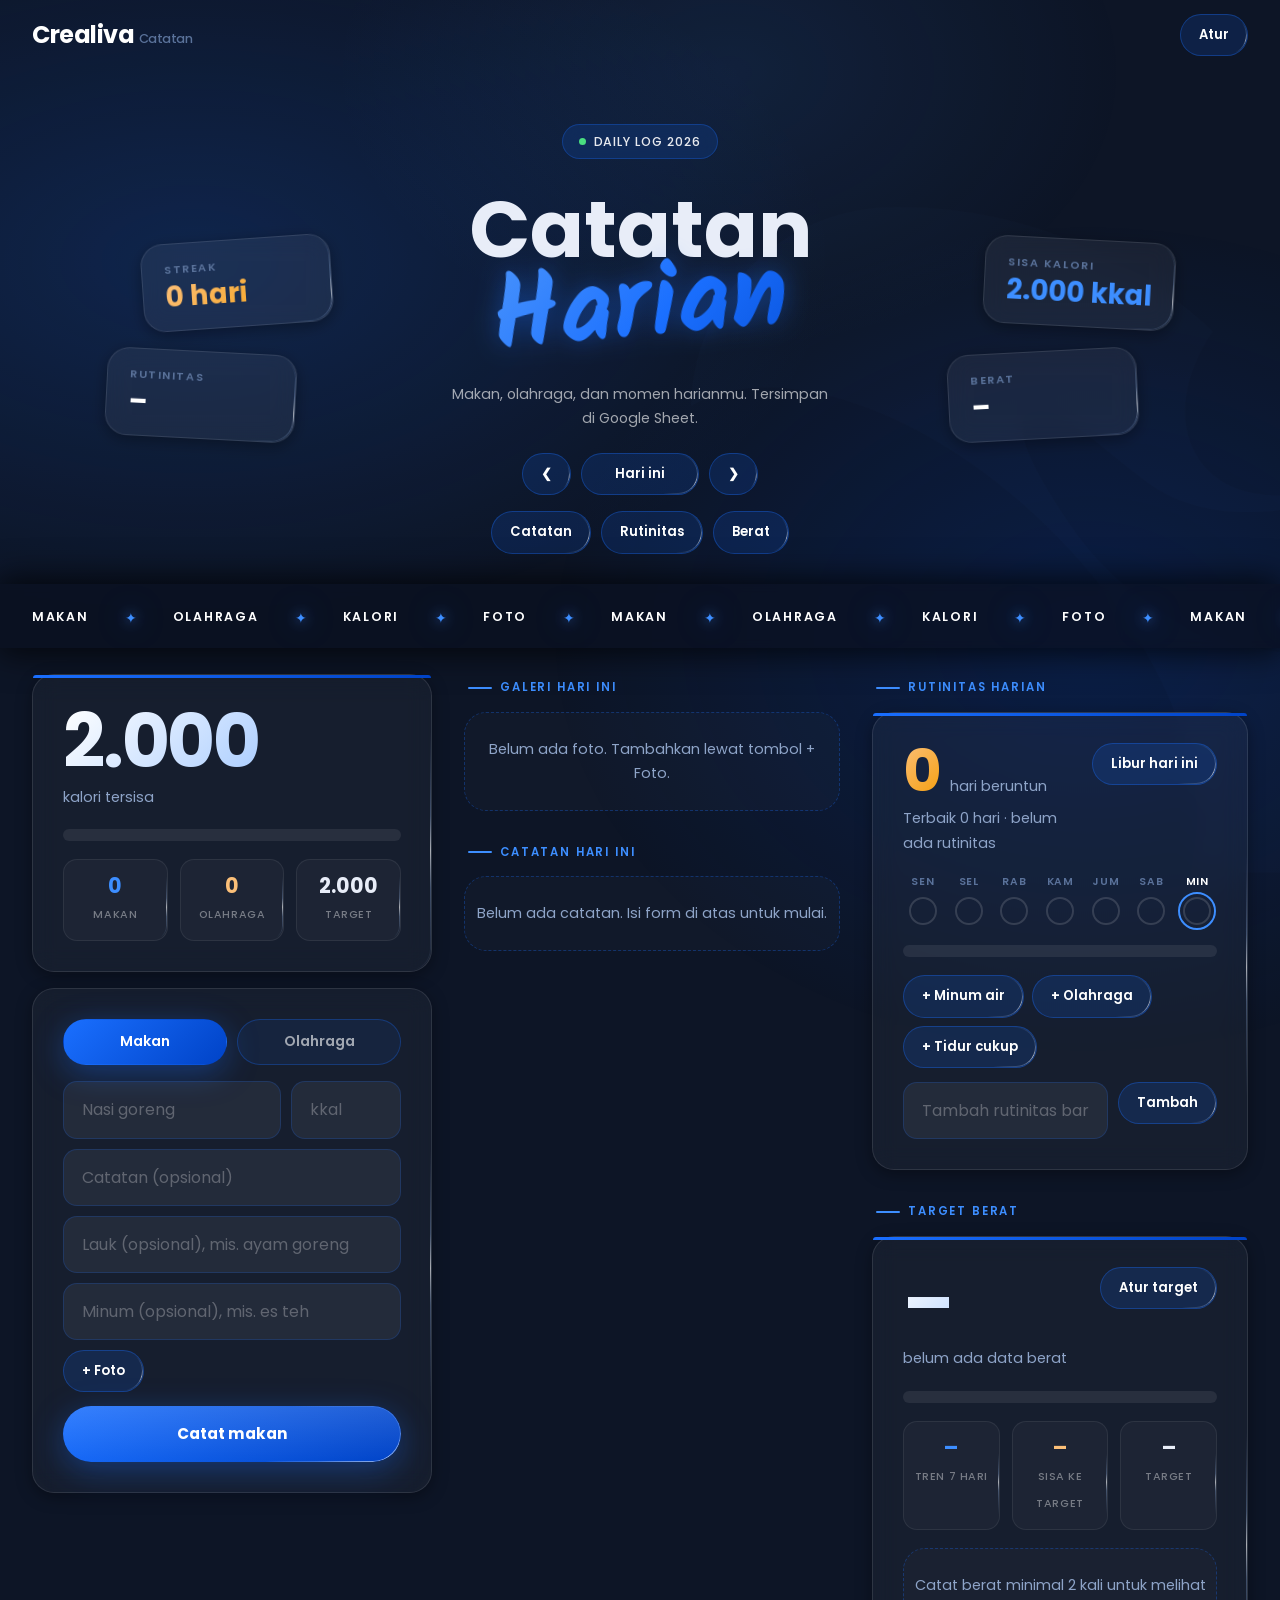
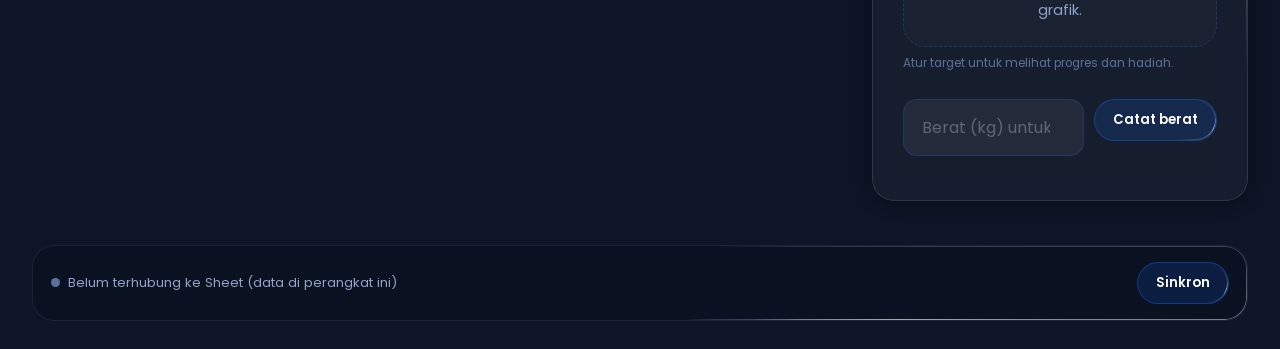
==== commit 461dca97: "Update index.html" ====
--- a/catatan/index.html
+++ b/catatan/index.html
@@ -209,11 +209,11 @@
 @keyframes rise{from{opacity:0;transform:translateY(40px)}to{opacity:1;transform:none}}
 
 /* Kilau kaca di tepi (glass shine border) */
-.card::after,li::after,.pill::after,.slide::after,.arrow::after,.stats>div::after,footer::after,dialog:not(#lb)::after,.add::before{
+.card::after,.gchip::after,li::after,.pill::after,.slide::after,.arrow::after,.stats>div::after,footer::after,dialog:not(#lb)::after,.add::before{
   content:'';position:absolute;inset:0;border-radius:inherit;padding:1px;pointer-events:none;z-index:6;opacity:.85;transition:opacity .5s var(--ease);
   background:conic-gradient(from var(--shine-angle),transparent 0deg,transparent 65deg,rgba(170,205,255,.35) 88deg,rgba(255,255,255,.75) 98deg,rgba(170,205,255,.35) 108deg,transparent 130deg,transparent 360deg);
   -webkit-mask:linear-gradient(#000 0 0) content-box,linear-gradient(#000 0 0);-webkit-mask-composite:xor;mask-composite:exclude}
-.card:hover::after,li:hover::after,.pill:hover::after,.slide:hover::after,.arrow:hover::after,.stats>div:hover::after,footer:hover::after,dialog:not(#lb):hover::after,.add:hover::before{
+.card:hover::after,.gchip:hover::after,li:hover::after,.pill:hover::after,.slide:hover::after,.arrow:hover::after,.stats>div:hover::after,footer:hover::after,dialog:not(#lb):hover::after,.add:hover::before{
   opacity:1;animation:glassShineMove 3.2s linear infinite}
 @keyframes glassShineMove{to{--shine-angle:360deg}}
 .card:hover,li:hover,.slide:hover,footer:hover{box-shadow:0 0 14px 0 rgba(140,185,255,.16),0 10px 28px rgba(0,0,0,.32)}
@@ -244,6 +244,84 @@
   .card{padding:30px}
 }
 @media (min-width:1024px) and (min-height:880px){.col-left{position:sticky;top:92px}}
+
+/* Rutinitas & Target Berat */
+.jump{display:flex;justify-content:center;gap:10px;flex-wrap:wrap;margin-top:16px}
+a.pill{text-decoration:none}
+[id^=sec-]{scroll-margin-top:92px}
+.rt-top{display:flex;justify-content:space-between;align-items:flex-start;gap:12px}
+.rt-top .pill{white-space:nowrap;flex:none}
+.streak{display:flex;align-items:baseline;gap:10px}
+.streak b{font-size:clamp(2.8rem,10vw,3.6rem);font-weight:700;line-height:1;letter-spacing:-.03em;background:linear-gradient(135deg,#fbbf78,#f59e0b);-webkit-background-clip:text;-webkit-text-fill-color:transparent;background-clip:text}
+.streak span{color:var(--ink-2);font-size:.9rem}
+.week{display:grid;grid-template-columns:repeat(7,1fr);gap:6px;margin:18px 0 4px}
+.wd{background:none;border:0;display:grid;justify-items:center;gap:6px;color:var(--ink-3);font-size:.66rem;font-weight:600;text-transform:uppercase;letter-spacing:.06em}
+.wd i{width:28px;height:28px;border-radius:50%;border:2px solid rgba(255,255,255,.14);display:block;transition:transform .3s var(--ease-spring),background .3s,box-shadow .3s}
+.wd:hover i{transform:scale(1.18)}
+.wd.done i{background:var(--grad-blue);border-color:transparent;box-shadow:0 0 14px rgba(26,111,255,.65)}
+.wd.libur i{border-color:var(--move);background:rgba(251,191,120,.22)}
+.wd.sel{color:#fff}
+.wd.sel i{outline:2px solid var(--blue-bright);outline-offset:3px}
+li.rt{grid-template-columns:1fr auto}
+li.rt .t{cursor:pointer;user-select:none}
+.box{width:26px;height:26px;border-radius:8px;border:2px solid rgba(26,111,255,.55);display:grid;place-items:center;flex:none;font-size:.9rem;color:#fff;transition:all .3s var(--ease-spring)}
+li.rt.done .box{background:var(--grad-blue);border-color:transparent;box-shadow:var(--shadow-blue);transform:scale(1.08)}
+li.rt.done .box::after{content:'✓'}
+li.rt.done .t span{opacity:.5;text-decoration:line-through}
+li.rt.done::before{background:var(--ok)}
+#rtList{margin-top:14px}
+#rtList:empty{display:none}
+.quick{display:flex;flex-wrap:wrap;gap:8px;margin-top:12px}
+.inline-form{display:grid;grid-template-columns:1fr auto;gap:10px;margin-top:14px;align-items:start}
+.inline-form input{margin-bottom:0}
+.pill:disabled{opacity:.4;cursor:not-allowed;transform:none;box-shadow:none}
+.big small{font-size:.32em;font-weight:500;-webkit-text-fill-color:var(--ink-2);color:var(--ink-2);margin-left:6px}
+#beratCard .stats{margin-top:16px}
+.chart{margin:18px 0 6px}
+.chart svg{width:100%;height:auto;display:block;overflow:visible}
+.miles{display:flex;flex-wrap:wrap;gap:8px;margin:12px 0 4px}
+.miles span{padding:5px 12px;border-radius:99px;font-size:.74rem;font-weight:600;border:1px solid rgba(255,255,255,.12);color:var(--ink-3)}
+.miles span.on{background:rgba(26,111,255,.22);border-color:rgba(26,111,255,.55);color:#fff;box-shadow:0 0 12px rgba(26,111,255,.4)}
+.miles span.fin.on{background:linear-gradient(135deg,#fbbf78,#c07840);border-color:transparent;color:#2b1a00;box-shadow:0 0 16px rgba(251,191,120,.5)}
+#bwList{margin-top:14px}
+.bad{animation:shake .4s}
+@keyframes shake{20%,60%{transform:translateX(-6px)}40%,80%{transform:translateX(6px)}}
+.win{position:fixed;inset:0;display:grid;place-items:center;background:rgba(11,17,32,.7);backdrop-filter:blur(8px);z-index:10001;padding:20px;animation:fadeIn .3s}
+.win[hidden]{display:none}
+.win-card{text-align:center;background:rgba(16,26,46,.97);border:1px solid rgba(251,191,120,.45);border-radius:var(--radius-lg);padding:34px 30px;max-width:380px;box-shadow:0 0 60px rgba(251,191,120,.25),var(--shadow-lg);animation:pop .55s var(--ease-spring)}
+.win-title{font-size:1.7rem;font-weight:700;line-height:1.2;background:linear-gradient(135deg,#fbbf78,#f59e0b);-webkit-background-clip:text;-webkit-text-fill-color:transparent;background-clip:text;margin-bottom:10px}
+.win-card p{color:var(--ink);margin-bottom:20px}
+
+/* Desktop lebar: 3 kolom + kartu ringkasan di hero */
+.col-right{display:block}
+.hero-side{display:none}
+#form{scroll-margin-top:92px}
+.gchip{position:relative;isolation:isolate;display:flex;flex-direction:column;gap:2px;min-width:190px;padding:16px 22px;text-align:left;text-decoration:none;color:var(--ink);
+  background:rgba(255,255,255,.05);border:1px solid rgba(255,255,255,.1);border-radius:var(--radius-lg);backdrop-filter:blur(12px);-webkit-backdrop-filter:blur(12px);
+  box-shadow:var(--shadow-sm);animation:chipFloat 5s ease-in-out infinite;transition:border-color .4s var(--ease),box-shadow .4s var(--ease),background .4s var(--ease)}
+.gchip:hover{border-color:rgba(26,111,255,.5);background:rgba(26,111,255,.12);box-shadow:0 0 22px rgba(26,111,255,.35),var(--shadow-sm)}
+.gchip span{font-size:.7rem;font-weight:600;letter-spacing:.14em;text-transform:uppercase;color:var(--ink-3)}
+.gchip b{font-size:1.7rem;font-weight:700;line-height:1.2;color:#fff}
+.gchip b.am{background:linear-gradient(135deg,#fbbf78,#f59e0b);-webkit-background-clip:text;-webkit-text-fill-color:transparent;background-clip:text}
+.gchip b.bl{color:var(--blue-bright)}
+@keyframes chipFloat{0%,100%{translate:0 0}50%{translate:0 -14px}}
+.col-side>h2:first-child{margin-top:32px}
+@media (min-width:1100px){
+  .hero{display:grid;grid-template-columns:minmax(0,1fr) minmax(0,560px) minmax(0,1fr);gap:28px;align-items:center}
+  .hero-side{display:flex;flex-direction:column;gap:24px}
+  .hero-side.hl{align-items:flex-end}
+  .hero-side.hr{align-items:flex-start}
+  .hl .gchip:nth-child(1){rotate:-4deg}
+  .hl .gchip:nth-child(2){rotate:3deg;animation-delay:-1.7s;margin-right:36px}
+  .hr .gchip:nth-child(1){rotate:3deg;animation-delay:-.9s;margin-left:36px}
+  .hr .gchip:nth-child(2){rotate:-3deg;animation-delay:-2.6s}
+}
+@media (min-width:1280px){
+  .wrap{max-width:1360px;padding:0 32px}
+  .cols{grid-template-columns:minmax(340px,400px) minmax(0,1fr) minmax(0,1fr)}
+  .col-right{display:contents}
+  .col-mid>h2:first-child,.col-side>h2:first-child{margin-top:4px}
+}
 </style>
 </head>
 <body>
@@ -257,6 +335,8 @@
 
 <main class="wrap">
   <section class="hero">
+    <aside class="hero-side hl" aria-label="Ringkasan"><a class="gchip" href="#sec-rutinitas"><span>Streak</span><b id="hcStreak" class="am">0 hari</b></a><a class="gchip" href="#sec-rutinitas"><span>Rutinitas</span><b id="hcRut">–</b></a></aside>
+    <div class="hero-main">
     <span class="kicker">Daily Log 2026</span>
     <h1>Catatan <span>Harian</span></h1>
     <p>Makan, olahraga, dan momen harianmu. Tersimpan di Google Sheet.</p>
@@ -266,6 +346,9 @@
       <button class="pill" id="next" aria-label="Hari berikutnya">❯</button>
       <input type="date" id="date" aria-label="Pilih tanggal">
     </div>
+    <nav class="jump" aria-label="Lompat ke bagian"><a class="pill" href="#sec-catatan">Catatan</a><a class="pill" href="#sec-rutinitas">Rutinitas</a><a class="pill" href="#sec-berat">Berat</a></nav>
+    </div>
+    <aside class="hero-side hr" aria-label="Ringkasan"><a class="gchip" href="#form"><span>Sisa kalori</span><b id="hcKal" class="bl">–</b></a><a class="gchip" href="#sec-berat"><span>Berat</span><b id="hcBerat">–</b></a></aside>
   </section>
 
   <div class="marquee" aria-hidden="true"><div class="track" id="track"></div></div>
@@ -309,18 +392,66 @@
 
   </div>
 <div class="col-right">
+<div class="col-mid">
   <h2>Galeri Hari Ini</h2>
   <div id="galleryBox"></div>
 
-  <h2>Catatan Hari Ini</h2>
+  <h2 id="sec-catatan">Catatan Hari Ini</h2>
   <div id="listBox"></div>
-
+</div>
+<div class="col-side">
+
+  <h2 id="sec-rutinitas">Rutinitas Harian</h2>
+  <section class="card" id="rutinCard">
+    <div class="rt-top">
+      <div>
+        <div class="streak"><b id="stNow">0</b><span>hari beruntun</span></div>
+        <div class="cap" id="stSub"></div>
+      </div>
+      <button type="button" class="pill" id="liburBtn">Libur hari ini</button>
+    </div>
+    <div class="week" id="rtWeek"></div>
+    <div class="bar"><i id="rtBar"></i></div>
+    <ul id="rtList"></ul>
+    <div class="quick" id="rtQuick"></div>
+    <form class="inline-form" id="rtForm" autocomplete="off">
+      <input type="text" id="rtNew" placeholder="Tambah rutinitas baru" maxlength="60">
+      <button type="submit" class="pill">Tambah</button>
+    </form>
+  </section>
+
+  <h2 id="sec-berat">Target Berat</h2>
+  <section class="card" id="beratCard">
+    <div class="rt-top">
+      <div>
+        <div class="big" id="bwNow">–</div>
+        <div class="cap" id="bwCap">belum ada data berat</div>
+      </div>
+      <button type="button" class="pill" id="bwGoalBtn">Atur target</button>
+    </div>
+    <div class="bar"><i id="bwBar"></i></div>
+    <div class="stats">
+      <div class="e"><b id="bwAvg">–</b><span>Tren 7 hari</span></div>
+      <div class="m"><b id="bwLeft">–</b><span>Sisa ke target</span></div>
+      <div><b id="bwTarget">–</b><span>Target</span></div>
+    </div>
+    <div class="chart" id="bwChart"></div>
+    <p class="hint" id="bwNote"></p>
+    <div class="miles" id="bwMiles"></div>
+    <form class="inline-form" id="bwForm" autocomplete="off">
+      <input type="number" id="bwIn" step="0.1" min="20" max="400" inputmode="decimal" placeholder="Berat (kg) untuk tanggal terpilih" required>
+      <button type="submit" class="pill">Catat berat</button>
+    </form>
+    <ul id="bwList"></ul>
+  </section>
+
+</div>
+</div>
+</div>
   <footer>
     <span id="status"></span>
     <button class="pill" id="syncBtn">Sinkron</button>
   </footer>
-</div>
-</div>
 </main>
 
 <dialog id="dlg">
@@ -342,18 +473,34 @@
 <dialog id="delDlg"><p id="delTxt" style="margin:0 0 14px;font-weight:600"></p>
   <div class="btns"><button type="button" class="pill" id="delNo">Batal</button><button type="button" class="pill danger" id="delYes">Ya, hapus</button></div></dialog>
 
+<dialog id="goalDlg">
+  <form method="dialog" id="goalForm" style="all:unset">
+    <label for="gTarget">Target berat (kg)</label>
+    <input type="number" id="gTarget" step="0.1" min="20" max="400" inputmode="decimal" required>
+    <label for="gStart">Berat awal (kg). Kosongkan untuk memakai berat pertama yang kamu catat</label>
+    <input type="number" id="gStart" step="0.1" min="20" max="400" inputmode="decimal">
+    <label for="gRS">Hadiah tiap 1 kg tercapai (opsional)</label>
+    <input type="text" id="gRS" maxlength="80" placeholder="mis. Nonton film di bioskop">
+    <label for="gRF">Hadiah saat target tercapai (opsional)</label>
+    <input type="text" id="gRF" maxlength="80" placeholder="mis. Beli sepatu lari baru">
+    <p class="hint">Pilih target yang realistis, biasanya sekitar 0,25 sampai 0,5 kg per minggu. Hadiah sebaiknya bukan makanan. Kalau punya kondisi kesehatan tertentu, konsultasikan dulu ke dokter atau ahli gizi.</p>
+    <div class="btns"><button type="button" class="pill" id="gCancel">Batal</button><button type="submit" class="pill">Simpan</button></div>
+  </form>
+</dialog>
+<div class="win" id="win" hidden><div class="win-card"><div class="win-title" id="winTitle"></div><p id="winText"></p><button type="button" class="pill" id="winOk">Mantap!</button></div></div>
+
 <dialog id="lb"><button class="pill" id="lbX">✕ Tutup</button><img id="lbImg" alt=""><p id="lbCap"></p></dialog>
 
 <script>
 addEventListener('error',ev=>{const s=document.getElementById('status');if(s){s.textContent='Error halaman: '+ev.message;s.className='err'}});
 const LS='crealiva-catatan-v2', $=id=>document.getElementById(id);
-let S={entries:[],queue:[],cfg:{url:'',key:'',target:2000}};
+let S={entries:[],queue:[],data:[],cfg:{url:'',key:'',target:2000}};
 try{const o=JSON.parse(localStorage.getItem(LS)||localStorage.getItem('crealiva-catatan-v1')||'{}');
-  if(o.cfg)S.cfg=o.cfg; if(o.entries)S.entries=o.entries;
+  if(o.cfg)S.cfg=o.cfg; if(o.entries)S.entries=o.entries; if(o.data)S.data=o.data; if(o.srv2!==undefined)S.srv2=o.srv2;
   if(o.queue)S.queue=o.queue.map(q=>q.op==='add'&&q.entry?{op:'add',id:q.entry.id}:q);}catch(e){}
 let storeFail=false;
 const save=()=>{try{localStorage.setItem(LS,JSON.stringify(S));storeFail=false}catch(e){storeFail=true}};
-if(/reset=1/.test(location.search)){S.entries=[];S.queue=[];save();history.replaceState(null,'',location.pathname)}
+if(/reset=1/.test(location.search)){S.entries=[];S.queue=[];S.data=[];save();history.replaceState(null,'',location.pathname)}
 
 const pad=n=>String(n).padStart(2,'0'), fmt=d=>`${d.getFullYear()}-${pad(d.getMonth()+1)}-${pad(d.getDate())}`;
 let cur=fmt(new Date());
@@ -433,8 +580,8 @@
 function updStatus(){
   if(storeFail)return setStatus('Penyimpanan browser penuh, segera sinkron','err');
   if(!S.cfg.url)return setStatus('Belum terhubung ke Sheet (data di perangkat ini)','');
-  if(S.queue.length)return setStatus(`Menunggu sinkron (${S.queue.length})`,'wait');
-  setStatus(`Tersinkron dengan Sheet · ${S.entries.length} catatan diterima`,'ok');
+  if(S.queue.length)return setStatus(`Menunggu sinkron (${S.queue.length})`+(S.srv2===false?' · perbarui Code.gs untuk fitur baru':''),'wait');
+  setStatus(`Tersinkron dengan Sheet · ${S.entries.length} catatan diterima`+(S.srv2===false?' · perbarui Code.gs untuk fitur baru':''),'ok');
 }
 
 function add(e){S.entries.push(e);S.queue.push({op:'add',id:e.id});save();render();sync()}
@@ -462,21 +609,29 @@
   if(!S.cfg.url||busy)return updStatus();
   busy=true;const v=cfgVer;setStatus('Menyinkronkan…','wait');
   try{
-    while(S.queue.length){
-      const q=S.queue[0];let body;
+    let qi=0;
+    while(qi<S.queue.length){
+      const q=S.queue[qi];let body;
+      if((q.op==='put'||q.op==='remove')&&S.srv2!==true){qi++;continue}
       if(q.op==='add'){
         const e=S.entries.find(x=>x.id===q.id);
-        if(!e){S.queue.shift();save();continue}
+        if(!e){S.queue.splice(qi,1);save();continue}
         const{photoData,...clean}=e;body={op:'add',entry:clean,photo:photoData||''};
       }else body=q;
       const r=await post(body);if(v!==cfgVer)throw STALE;if(!r.ok)throw new Error(r.error||'Gagal');
-      S.queue.shift();save();
+      S.queue.splice(qi,1);save();
     }
     const res=await fetch(S.cfg.url+'?key='+encodeURIComponent(S.cfg.key)).then(r=>r.json());
     if(v!==cfgVer)throw STALE;if(!res.ok)throw new Error(res.error||'Gagal');
     const pend=S.entries.filter(e=>S.queue.some(q=>q.op==='add'&&q.id===e.id));
     const gone=new Set(S.queue.filter(q=>q.op==='del').map(q=>q.id));
-    S.entries=res.rows.filter(r=>r.id&&!gone.has(r.id)).map(r=>({...r,date:normDate(r.date)})).concat(pend);save();render();updStatus();
+    S.entries=res.rows.filter(r=>r.id&&!gone.has(r.id)).map(r=>({...r,date:normDate(r.date)})).concat(pend);
+    S.srv2=(res.v===2);
+    if(Array.isArray(res.data)){const m=new Map(res.data.filter(r=>r.id).map(r=>[r.id,r]));
+      S.queue.forEach(q=>{if(q.op==='put')m.set(q.row.id,q.row);else if(q.op==='remove')m.delete(q.id)});
+      S.data=[...m.values()]}
+    save();render();updStatus();
+    if(S.srv2===true&&S.queue.some(q=>q.op==='put'||q.op==='remove')){busy=false;return sync()}
   }catch(err){if(err===STALE){busy=false;return sync()}console.error(err);setStatus(/kode/i.test(err.message)?'Kode rahasia salah':'Gagal sinkron: '+err.message,'err')}
   busy=false;
 }
@@ -519,7 +674,7 @@
 $('cCancel').onclick=()=>$('dlg').close();
 function applyCfg(nc){
   const oc=S.cfg, changed=(nc.url!==oc.url||nc.key!==oc.key), wipe=!!(changed&&oc.url);
-  const go=()=>{cfgVer++;if(wipe){S.entries=[];S.queue=[]}S.cfg=nc;save();render();updStatus();sync()};
+  const go=()=>{cfgVer++;if(wipe){S.entries=[];S.queue=[];S.data=[];S.srv2=undefined}S.cfg=nc;save();render();updStatus();sync()};
   if(wipe&&S.queue.length)askConfirm(`Ada ${S.queue.length} catatan yang belum terkirim ke Sheet lama dan akan hilang kalau pindah. Lanjutkan?`,'Ya, lanjutkan',go);
   else go();
 }
@@ -527,6 +682,190 @@
 $('syncBtn').onclick=sync;
 addEventListener('online',sync);
 document.addEventListener('visibilitychange',()=>{if(!document.hidden)sync()});
+
+/* ===== Rutinitas harian & Target berat (disimpan di tab "Data" pada Sheet) ===== */
+const addDays=(s,n)=>{const d=parse(s);d.setDate(d.getDate()+n);return fmt(d)};
+const nf=n=>Number(n).toLocaleString('id-ID',{minimumFractionDigits:1,maximumFractionDigits:1});
+const shortDate=s=>parse(s).toLocaleDateString('id-ID',{day:'numeric',month:'short'});
+function putRow(r){
+  r={id:r.id,jenis:r.jenis,tanggal:r.tanggal||'',nama:r.nama||'',nilai:String(r.nilai==null?'':r.nilai)};
+  const i=S.data.findIndex(x=>x.id===r.id);if(i>=0)S.data[i]=r;else S.data.push(r);
+  S.queue.push({op:'put',row:r});save();
+}
+function removeRow(id){S.data=S.data.filter(r=>r.id!==id);S.queue.push({op:'remove',id});save()}
+
+/* Perayaan */
+function confetti(){
+  if(matchMedia&&matchMedia('(prefers-reduced-motion: reduce)').matches)return;
+  const c=document.createElement('canvas');c.style.cssText='position:fixed;inset:0;width:100%;height:100%;pointer-events:none;z-index:10002';
+  c.width=innerWidth;c.height=innerHeight;document.body.appendChild(c);
+  const x=c.getContext('2d'),cols=['#3D8EFF','#1A6FFF','#fbbf78','#ffffff','#4ade80','#60a5fa'];
+  const P=Array.from({length:200},()=>({x:innerWidth/2+(Math.random()-.5)*240,y:innerHeight*.55,vx:(Math.random()-.5)*22,vy:-(10+Math.random()*18),
+    w:9+Math.random()*11,h:6+Math.random()*8,r:Math.random()*6,vr:(Math.random()-.5)*.45,c:cols[Math.floor(Math.random()*cols.length)]}));
+  let t=0;(function f(){t++;x.clearRect(0,0,c.width,c.height);
+    P.forEach(p=>{p.vy+=.5;p.vx*=.992;p.x+=p.vx;p.y+=p.vy;p.r+=p.vr;x.save();x.translate(p.x,p.y);x.rotate(p.r);x.fillStyle=p.c;
+      x.globalAlpha=Math.max(0,1-t/180);x.fillRect(-p.w/2,-p.h/2,p.w,p.h);x.restore()});
+    if(t<180)requestAnimationFrame(f);else c.remove()})();
+}
+function celebrate(title,reward){
+  $('winTitle').textContent=title;$('winText').textContent=reward?('Hadiahmu: '+reward):'Kerja bagus, pertahankan!';
+  $('win').hidden=false;confetti();
+}
+$('winOk').onclick=()=>{$('win').hidden=true};
+
+/* --- Rutinitas --- */
+const rtItems=()=>S.data.filter(r=>r.jenis==='rutin-item').sort((a,b)=>a.tanggal<b.tanggal?-1:a.tanggal>b.tanggal?1:a.id<b.id?-1:1);
+const isChecked=(d,id)=>S.data.some(r=>r.id===`rc-${d}-${id}`);
+const isLibur=d=>S.data.some(r=>r.id==='rl-'+d);
+function dayStatus(d){
+  if(isLibur(d))return 'libur';
+  const its=rtItems().filter(i=>i.tanggal<=d);
+  if(!its.length)return 'none';
+  return its.every(i=>isChecked(d,i.id))?'done':'miss';
+}
+function streak(){
+  const today=fmt(new Date());let n=0,d=today,g=0;
+  while(g++<800){const st=dayStatus(d);
+    if(st==='done')n++;else if(st==='libur'){}else if(d===today){}else break;
+    d=addDays(d,-1)}
+  return n;
+}
+function bestStreak(){
+  const its=rtItems();if(!its.length)return 0;
+  const today=fmt(new Date());let d=its[0].tanggal,run=0,best=0,g=0;
+  while(d<=today&&g++<1500){const st=dayStatus(d);
+    if(st==='done'){run++;best=Math.max(best,run)}else if(st==='libur'){}else if(d===today){}else run=0;
+    d=addDays(d,1)}
+  return best;
+}
+function addItem(name){
+  name=String(name).trim();if(!name)return;
+  const today=fmt(new Date());
+  putRow({id:'ri-'+uid().replace(/-/g,'').slice(0,8),jenis:'rutin-item',tanggal:cur<today?cur:today,nama:name,nilai:'1'});
+  render();sync();
+}
+function toggleItem(it){
+  const id=`rc-${cur}-${it.id}`,was=dayStatus(cur)==='done';
+  if(S.data.some(r=>r.id===id))removeRow(id);else putRow({id,jenis:'rutin-cek',tanggal:cur,nama:it.id,nilai:'1'});
+  render();sync();
+  if(!was&&dayStatus(cur)==='done')confetti();
+}
+function renderRutin(){
+  const today=fmt(new Date()),its=rtItems().filter(i=>i.tanggal<=cur);
+  const done=its.filter(i=>isChecked(cur,i.id)).length,tot=its.length,lib=isLibur(cur);
+  $('stNow').textContent=streak();
+  $('stSub').textContent=`Terbaik ${bestStreak()} hari · ${tot?done+'/'+tot+' selesai':'belum ada rutinitas'}${lib?' · libur':''}`;
+  $('rtBar').style.width=(tot?done/tot*100:0)+'%';
+  const near=[-6,-5,-4,-3,-2,-1,1,2,3,4,5,6].some(k=>isLibur(addDays(cur,k)));
+  const lb=$('liburBtn');lb.textContent=lib?'Batalkan libur':(cur===today?'Libur hari ini':'Tandai libur');
+  lb.disabled=!lib&&near;lb.title=lb.disabled?'Libur maksimal 1 hari dalam seminggu':'';
+  const wk=$('rtWeek');wk.textContent='';
+  for(let k=6;k>=0;k--){const d=addDays(today,-k),b=document.createElement('button');
+    b.type='button';b.className='wd '+dayStatus(d)+(d===cur?' sel':'');
+    const sp=document.createElement('span');sp.textContent=parse(d).toLocaleDateString('id-ID',{weekday:'short'});
+    b.append(sp,document.createElement('i'));b.setAttribute('aria-label',shortDate(d));b.onclick=()=>{cur=d;render()};wk.append(b)}
+  const ul=$('rtList');ul.textContent='';
+  its.forEach(it=>{const li=document.createElement('li');li.className='rt'+(isChecked(cur,it.id)?' done':'');
+    const t=document.createElement('div');t.className='t';t.onclick=()=>toggleItem(it);
+    const bx=document.createElement('i');bx.className='box';const sp=document.createElement('span');sp.textContent=it.nama;t.append(bx,sp);
+    const x=document.createElement('button');x.textContent='✕';x.setAttribute('aria-label','Hapus '+it.nama);
+    x.onclick=()=>askConfirm(`Hapus rutinitas "${it.nama}"?`,'Ya, hapus',()=>{removeRow(it.id);render();sync()});
+    li.append(t,x);ul.append(li)});
+  const q=$('rtQuick');q.textContent='';
+  if(!rtItems().length)['Minum air','Olahraga','Tidur cukup'].forEach(n=>{const b=document.createElement('button');b.type='button';b.className='pill';b.textContent='+ '+n;b.onclick=()=>addItem(n);q.append(b)});
+}
+$('rtForm').onsubmit=ev=>{ev.preventDefault();addItem($('rtNew').value);$('rtNew').value=''};
+$('liburBtn').onclick=()=>{const id='rl-'+cur;if(isLibur(cur))removeRow(id);else putRow({id,jenis:'rutin-libur',tanggal:cur,nama:'',nilai:'1'});render();sync()};
+
+/* --- Target berat --- */
+const weights=()=>S.data.filter(r=>r.jenis==='berat').map(r=>({date:r.tanggal,kg:parseFloat(String(r.nilai).replace(',','.'))})).filter(p=>isFinite(p.kg)).sort((a,b)=>a.date<b.date?-1:a.date>b.date?1:0);
+const withTrend=ps=>ps.map(p=>{const from=addDays(p.date,-6),w=ps.filter(q=>q.date>=from&&q.date<=p.date);return{...p,avg:w.reduce((a,q)=>a+q.kg,0)/w.length}});
+function getGoal(){const r=S.data.find(x=>x.id==='cfg-berat');if(!r)return null;try{return JSON.parse(r.nilai)}catch(e){return null}}
+function progressInfo(){
+  const ps=withTrend(weights()),g=getGoal(),o={ps,g,has:false,best:0};
+  if(!ps.length||!g||!isFinite(g.target))return o;
+  const start=(g.start&&isFinite(g.start))?Number(g.start):ps[0].kg,total=Math.abs(start-g.target);
+  if(total<.05)return o;
+  const dir=g.target>start?1:-1,prog=a=>Math.max(0,(a-start)*dir),cur=ps[ps.length-1];
+  return{...o,has:true,start,total,dir,cur,best:Math.max(...ps.map(p=>prog(p.avg))),pct:Math.min(1,prog(cur.avg)/total)};
+}
+function drawChart(ps,g){
+  const box=$('bwChart'),pts=ps.slice(-30);
+  if(pts.length<2){box.innerHTML='<div class="empty">Catat berat minimal 2 kali untuk melihat grafik.</div>';return}
+  const W=600,H=220,L=40,R=12,T=14,B=28,n=pts.length,vals=pts.flatMap(p=>[p.kg,p.avg]);
+  if(g&&isFinite(g.target))vals.push(g.target);
+  const lo=Math.min(...vals)-.5,hi=Math.max(...vals)+.5,X=i=>L+i*(W-L-R)/(n-1),Y=v=>T+(hi-v)*(H-T-B)/(hi-lo);
+  let s=`<svg viewBox="0 0 ${W} ${H}" role="img" aria-label="Grafik berat badan"><defs><linearGradient id="gl" x1="0" x2="1"><stop offset="0" stop-color="#60a5fa"/><stop offset="1" stop-color="#1A6FFF"/></linearGradient></defs>`;
+  for(let k=0;k<=3;k++){const v=lo+(hi-lo)*k/3,y=Y(v);s+=`<line x1="${L}" x2="${W-R}" y1="${y}" y2="${y}" stroke="rgba(255,255,255,.08)"/><text x="${L-6}" y="${y+4}" text-anchor="end" font-size="11" fill="#5A729A">${nf(v)}</text>`}
+  if(g&&isFinite(g.target)){const y=Y(g.target);s+=`<line x1="${L}" x2="${W-R}" y1="${y}" y2="${y}" stroke="#fbbf78" stroke-width="2" stroke-dasharray="6 6"/><text x="${W-R}" y="${y-6}" text-anchor="end" font-size="11" fill="#fbbf78">target ${nf(g.target)}</text>`}
+  s+=`<path d="${pts.map((p,i)=>`${i?'L':'M'}${X(i).toFixed(1)},${Y(p.avg).toFixed(1)}`).join(' ')}" fill="none" stroke="url(#gl)" stroke-width="3.5" stroke-linecap="round" stroke-linejoin="round" style="filter:drop-shadow(0 0 6px rgba(26,111,255,.7))"/>`;
+  pts.forEach((p,i)=>{s+=`<circle cx="${X(i).toFixed(1)}" cy="${Y(p.kg).toFixed(1)}" r="4" fill="#fff" fill-opacity=".55"><title>${shortDate(p.date)}: ${nf(p.kg)} kg</title></circle>`});
+  s+=`<text x="${L}" y="${H-6}" font-size="11" fill="#5A729A">${shortDate(pts[0].date)}</text><text x="${W-R}" y="${H-6}" text-anchor="end" font-size="11" fill="#5A729A">${shortDate(pts[n-1].date)}</text></svg>`;
+  box.innerHTML=s;
+}
+function renderBerat(){
+  const I=progressInfo(),ps=I.ps,g=I.g,last=ps[ps.length-1],today=fmt(new Date());
+  $('bwNow').innerHTML=last?nf(last.kg)+'<small>kg</small>':'–';
+  $('bwCap').textContent=last?`terakhir dicatat ${shortDate(last.date)}`+(I.has?` · ${Math.round(I.pct*100)}% menuju target`:''):'belum ada data berat';
+  $('bwAvg').textContent=last?nf(last.avg)+' kg':'–';
+  $('bwTarget').textContent=g&&isFinite(g.target)?nf(g.target)+' kg':'–';
+  const rem=I.has?Math.max(0,(g.target-I.cur.avg)*I.dir):0;
+  $('bwLeft').textContent=I.has?(rem<.05?'Tercapai':nf(rem)+' kg'):'–';
+  $('bwBar').style.width=(I.has?I.pct*100:0)+'%';
+  $('bwGoalBtn').textContent=g?'Ubah target':'Atur target';
+
+  let note=!g?'Atur target untuk melihat progres dan hadiah.':(!ps.length?'Catat berat pertama kamu di bawah.':(!I.has?'Berat awal dan target sama. Ubah salah satunya lewat Atur target.':''));
+  if(I.has){const rec=ps.filter(p=>p.date>=addDays(today,-14));
+    if(rec.length>=2){const a=rec[0],b=rec[rec.length-1],days=(parse(b.date)-parse(a.date))/864e5;
+      if(days>=7){const pw=(b.avg-a.avg)/days*7;
+        if(pw*I.dir>1)note=`Lajumu sekitar ${nf(Math.abs(pw))} kg per minggu, cukup cepat. Biasanya 0,25 sampai 0,5 kg per minggu lebih mudah dijaga dan lebih sehat.`}}}
+  $('bwNote').textContent=note;
+
+  const mb=$('bwMiles');mb.textContent='';
+  if(I.has){const n=Math.min(24,Math.floor(I.total+1e-9));
+    for(let i=1;i<=n;i++){const sp=document.createElement('span');sp.className=I.best>=i-1e-9?'on':'';sp.textContent=(I.dir>0?'+':'−')+i+' kg';mb.append(sp)}
+    const fin=document.createElement('span');fin.className='fin'+(I.best>=I.total-1e-9?' on':'');fin.textContent='Target '+nf(g.target)+' kg';mb.append(fin)}
+
+  drawChart(ps,g);
+
+  const bl=$('bwList');bl.textContent='';
+  ps.slice(-5).reverse().forEach(p=>{const li=document.createElement('li');
+    const t=document.createElement('div');t.className='t';const tx=document.createElement('div');
+    tx.textContent=parse(p.date).toLocaleDateString('id-ID',{weekday:'short',day:'numeric',month:'short'});t.append(tx);
+    const k=document.createElement('span');k.className='k';k.textContent=nf(p.kg)+' kg';
+    const b=document.createElement('button');b.textContent='✕';b.setAttribute('aria-label','Hapus berat '+shortDate(p.date));
+    b.onclick=()=>askConfirm(`Hapus catatan berat ${nf(p.kg)} kg (${shortDate(p.date)})?`,'Ya, hapus',()=>{removeRow('w-'+p.date);render();sync()});
+    li.append(t,k,b);bl.append(li)});
+}
+$('bwForm').onsubmit=ev=>{
+  ev.preventDefault();
+  const inp=$('bwIn'),kg=parseFloat(String(inp.value).replace(',','.'));
+  if(!isFinite(kg)||kg<20||kg>400){inp.classList.remove('bad');void inp.offsetWidth;inp.classList.add('bad');return}
+  const b0=progressInfo().best||0;
+  putRow({id:'w-'+cur,jenis:'berat',tanggal:cur,nama:'',nilai:kg});
+  const I=progressInfo(),b1=I.best||0;
+  inp.value='';render();sync();
+  if(I.has){const reached=b1>=I.total-1e-9&&b0<I.total-1e-9;
+    if(reached)celebrate('Target tercapai!',I.g.rf);
+    else{const nb=Math.floor(b1+1e-9),ob=Math.floor(b0+1e-9);if(nb>ob&&nb<=Math.floor(I.total+1e-9))celebrate(`Milestone ${nb} kg tercapai!`,I.g.rs)}}
+};
+$('bwGoalBtn').onclick=()=>{const g=getGoal()||{};$('gTarget').value=g.target||'';$('gStart').value=g.start||'';$('gRS').value=g.rs||'';$('gRF').value=g.rf||'';$('goalDlg').showModal()};
+$('gCancel').onclick=()=>$('goalDlg').close();
+$('goalForm').onsubmit=()=>{
+  const t=parseFloat(String($('gTarget').value).replace(',','.')),s0=parseFloat(String($('gStart').value).replace(',','.'));
+  putRow({id:'cfg-berat',jenis:'cfg',tanggal:'',nama:'berat',nilai:JSON.stringify({target:t,start:isFinite(s0)?s0:null,rs:$('gRS').value.trim(),rf:$('gRF').value.trim()})});
+  render();sync();
+};
+
+function renderChips(){
+  const its=rtItems().filter(i=>i.tanggal<=cur),done=its.filter(i=>isChecked(cur,i.id)).length,ws=weights();
+  $('hcStreak').textContent=streak()+' hari';
+  $('hcRut').textContent=its.length?done+'/'+its.length:'–';
+  $('hcKal').textContent=$('left').textContent+' kkal'+($('left').classList.contains('over')?' lebih':'');
+  $('hcBerat').textContent=ws.length?nf(ws[ws.length-1].kg)+' kg':'–';
+}
+function renderExtra(){renderRutin();renderBerat();renderChips()}
+const _render0=render;render=function(){_render0();renderExtra()};
 
 syncForm();render();updStatus();sync();
 
@@ -536,7 +875,7 @@
   function sc(){ if(nav) nav.classList.toggle('scrolled',window.scrollY>50); }
   addEventListener('scroll',sc,{passive:true}); sc();
 
-  var els=[].slice.call(document.querySelectorAll('.hero,.marquee,.col-left>*,.col-right>*'));
+  var els=[].slice.call(document.querySelectorAll('.hero,.marquee,.col-left>*,.col-mid>*,.col-side>*,main>footer'));
   if(!('IntersectionObserver' in window)) return;
   var io=new IntersectionObserver(function(es){es.forEach(function(e){
     if(e.isIntersecting){e.target.classList.add('visible');io.unobserve(e.target)}})},{threshold:.08});
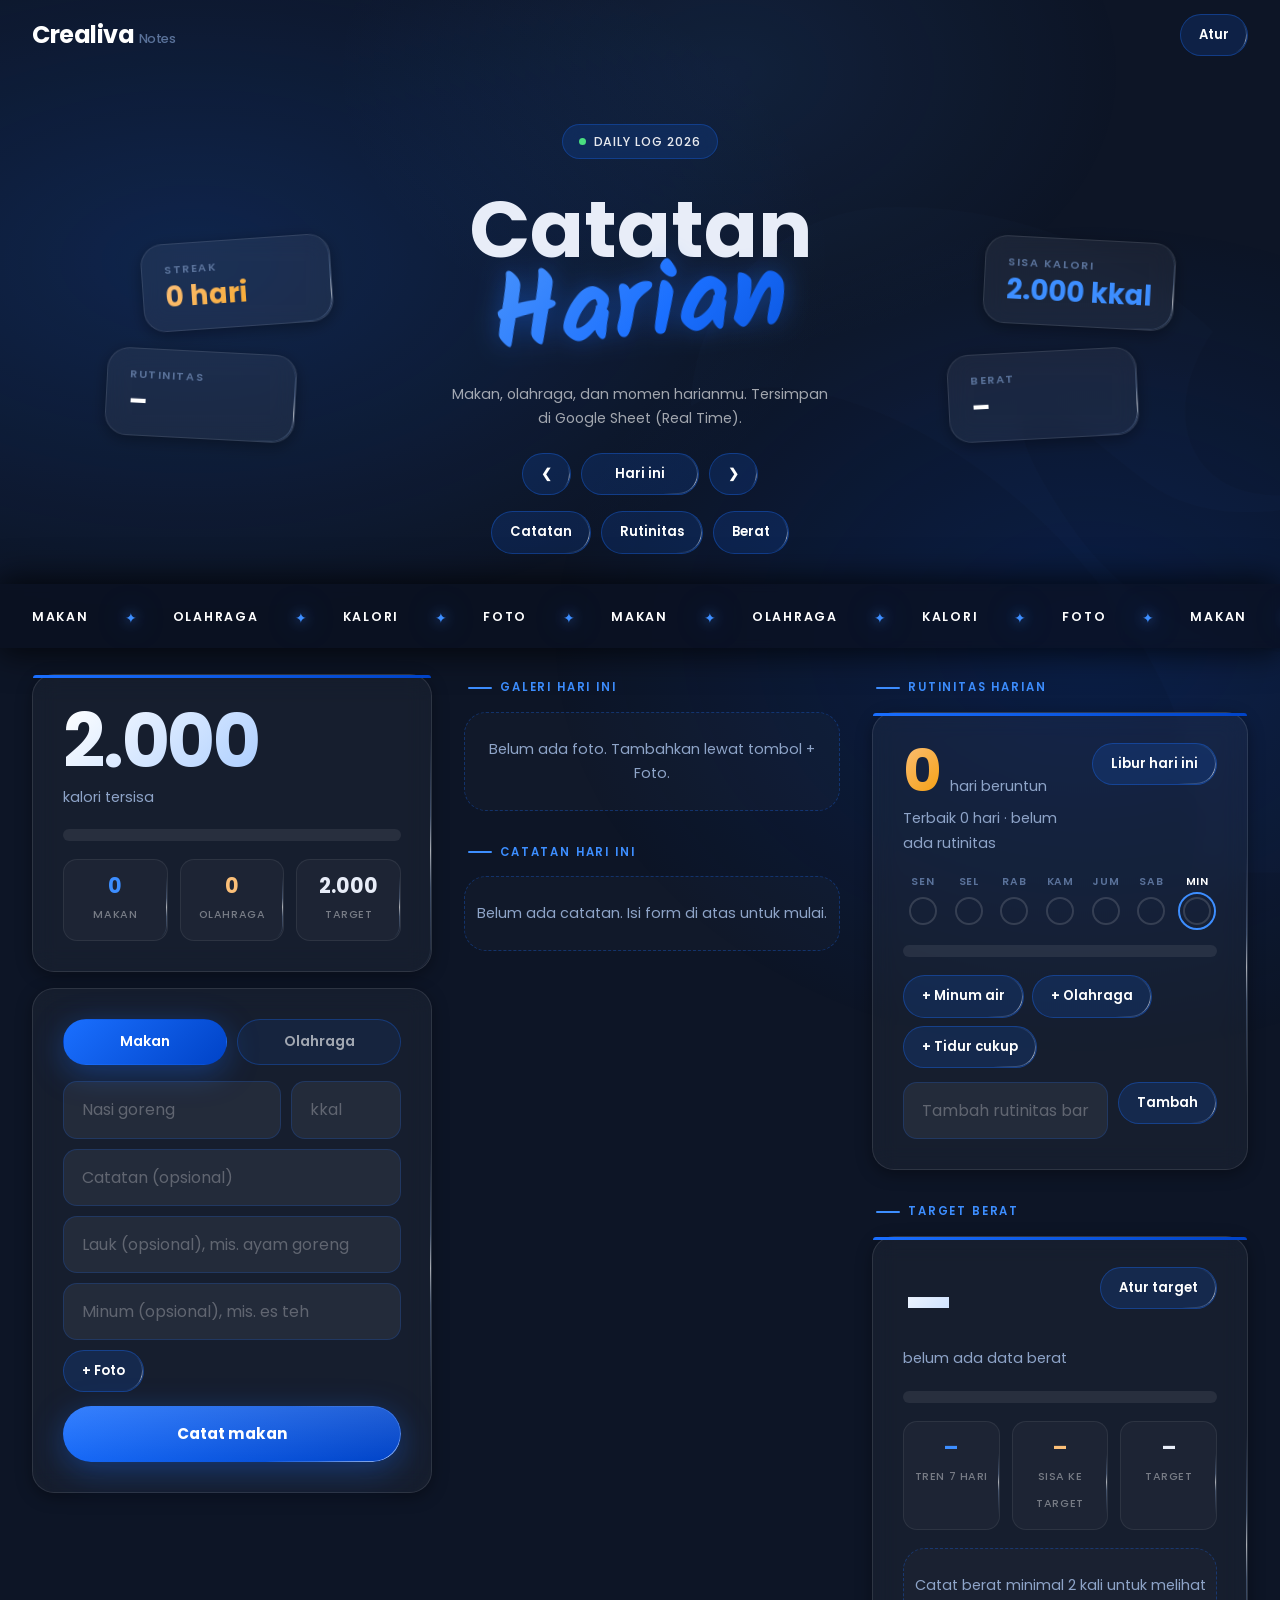
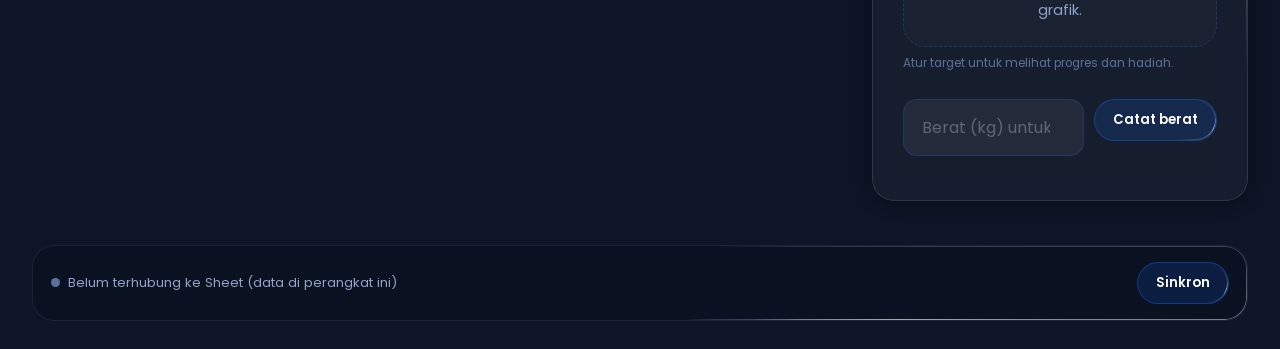
==== commit b535433c: "Update index.html" ====
--- a/catatan/index.html
+++ b/catatan/index.html
@@ -4,7 +4,7 @@
 <meta charset="utf-8">
 <meta name="viewport" content="width=device-width, initial-scale=1, viewport-fit=cover">
 <meta name="robots" content="noindex, nofollow">
-<title>Crealiva · Catatan Harian</title>
+<title>Crealiva Notes</title>
 <link rel="icon" href="../New%20Favicon.ico">
 <link rel="preconnect" href="https://fonts.googleapis.com">
 <link href="https://fonts.googleapis.com/css2?family=Poppins:wght@300;400;500;600;700&family=Kalam:wght@400;700&display=swap" rel="stylesheet">
@@ -329,7 +329,7 @@
 <img class="bg-logo bg-logo2" src="../personcv.png" alt="" aria-hidden="true" onerror="this.remove()">
 <div class="cursor-glow-wrap" id="cursorGlowWrap"><div class="cursor-glow"></div></div>
 <nav class="nav"><div class="wrap">
-  <div class="brand"><img src="../personcv.png" alt="" onerror="this.remove()"><div>Crealiva <small>Catatan</small></div></div>
+  <div class="brand"><img src="../personcv.png" alt="" onerror="this.remove()"><div>Crealiva <small>Notes</small></div></div>
   <button class="pill" id="setBtn">Atur</button>
 </div></nav>
 
@@ -339,7 +339,7 @@
     <div class="hero-main">
     <span class="kicker">Daily Log 2026</span>
     <h1>Catatan <span>Harian</span></h1>
-    <p>Makan, olahraga, dan momen harianmu. Tersimpan di Google Sheet.</p>
+    <p>Makan, olahraga, dan momen harianmu. Tersimpan di Google Sheet (Real Time).</p>
     <div class="datenav">
       <button class="pill" id="prev" aria-label="Hari sebelumnya">❮</button>
       <button class="pill" id="dateLabel"></button>
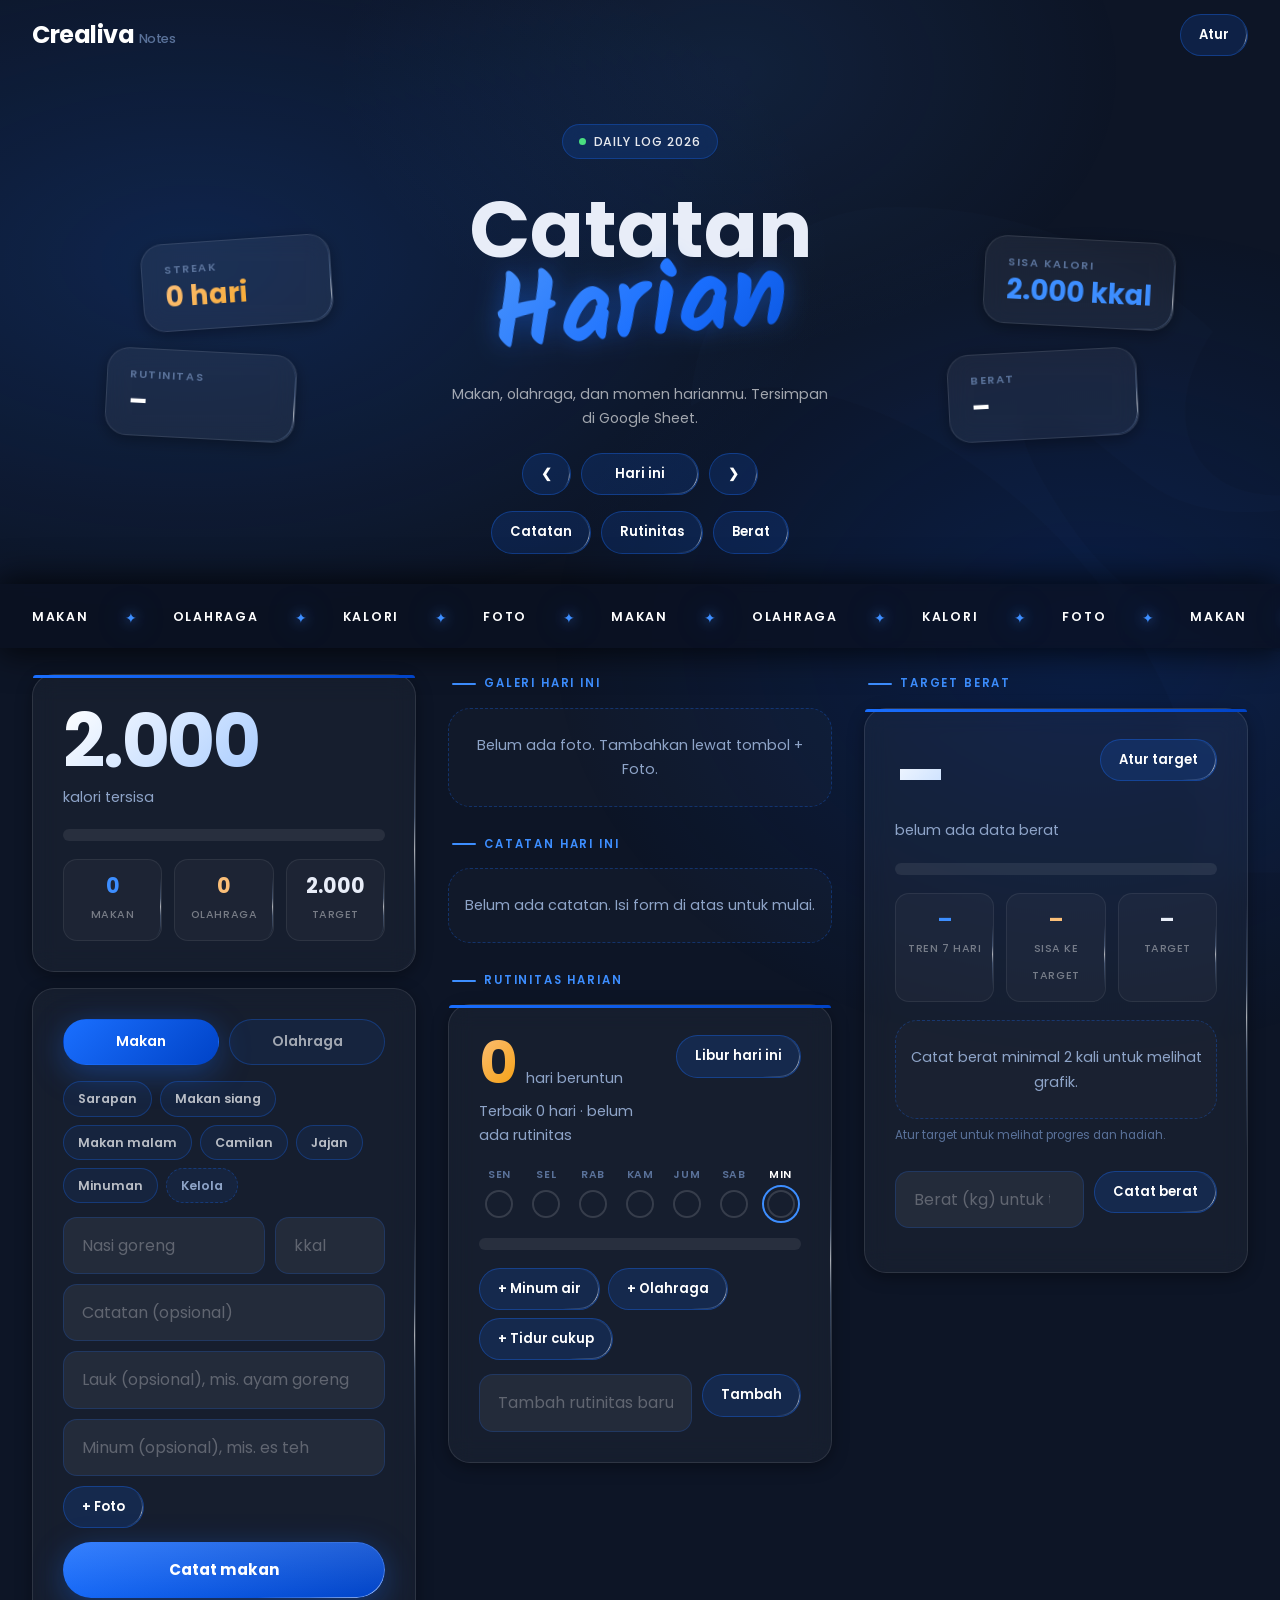
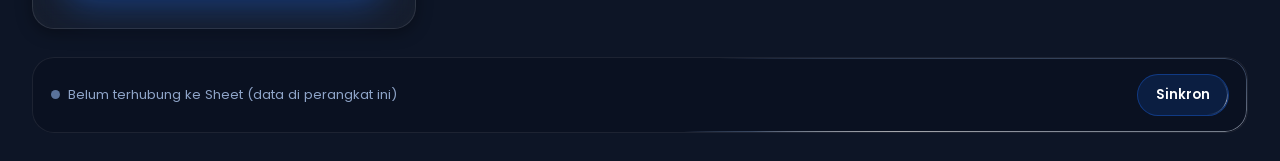
==== commit 23c6e19d: "Update index.html" ====
--- a/catatan/index.html
+++ b/catatan/index.html
@@ -322,6 +322,38 @@
   .col-right{display:contents}
   .col-mid>h2:first-child,.col-side>h2:first-child{margin-top:4px}
 }
+
+/* Kategori makan & olahraga */
+.kats{display:flex;flex-wrap:wrap;gap:8px;margin:0 0 14px}
+.kchip{padding:6px 14px;border-radius:99px;border:1px solid rgba(26,111,255,.3);background:rgba(26,111,255,.08);color:rgba(255,255,255,.7);font-size:.78rem;font-weight:600;transition:all .3s var(--ease)}
+.kchip:hover{background:rgba(26,111,255,.22);border-color:rgba(26,111,255,.55);color:#fff;transform:translateY(-2px)}
+.kchip.on{background:var(--grad-blue);border-color:transparent;color:#fff;box-shadow:var(--shadow-blue)}
+.kats.mv .kchip.on{background:linear-gradient(135deg,#fbbf78,#c07840);color:#2b1a00;box-shadow:0 8px 24px rgba(192,120,64,.4)}
+.kchip.kmanage{border-style:dashed;color:var(--ink-2)}
+.kbadge{display:block;font-size:.66rem;font-weight:600;letter-spacing:.1em;text-transform:uppercase;color:var(--blue-bright);line-height:1.3;margin-bottom:2px}
+li.move .kbadge{color:var(--move)}
+.katsum{display:flex;flex-wrap:wrap;gap:8px;margin-bottom:12px}
+.katsum:empty{display:none}
+.ks{padding:5px 12px;border-radius:99px;font-size:.74rem;font-weight:600;background:rgba(26,111,255,.15);border:1px solid rgba(26,111,255,.35);color:#fff}
+.ks.mv{background:rgba(251,191,120,.15);border-color:rgba(251,191,120,.4)}
+li.kd{grid-template-columns:1fr auto}
+.kd-title{font-size:1.1rem;font-weight:700;margin-bottom:14px}
+#kdList{margin-bottom:6px}
+
+/* Susunan desktop: kolom otomatis seimbang, tidak ada ruang kosong panjang */
+.grp{margin:20px 0 28px}
+.grp>h2:first-child{margin-top:0}
+.card,.grp{break-inside:avoid}
+.grp.split{break-inside:auto}
+.grp>h2,.katsum{break-after:avoid}
+li{break-inside:avoid}
+@media (min-width:1024px){
+  .cols{display:block;column-count:2;column-gap:32px}
+  .col-left,.col-right,.col-mid,.col-side{display:contents;position:static}
+}
+@media (min-width:1280px){
+  .cols{column-count:3}
+}
 </style>
 </head>
 <body>
@@ -339,7 +371,7 @@
     <div class="hero-main">
     <span class="kicker">Daily Log 2026</span>
     <h1>Catatan <span>Harian</span></h1>
-    <p>Makan, olahraga, dan momen harianmu. Tersimpan di Google Sheet (Real Time).</p>
+    <p>Makan, olahraga, dan momen harianmu. Tersimpan di Google Sheet.</p>
     <div class="datenav">
       <button class="pill" id="prev" aria-label="Hari sebelumnya">❮</button>
       <button class="pill" id="dateLabel"></button>
@@ -371,6 +403,7 @@
       <label><input type="radio" name="type" value="makan" checked><span>Makan</span></label>
       <label class="mv"><input type="radio" name="type" value="olahraga"><span>Olahraga</span></label>
     </div>
+    <div class="kats" id="katChips" aria-label="Kategori"></div>
     <div class="row">
       <input type="text" id="name" list="sug" placeholder="Nasi goreng" required>
       <input type="number" id="kcal" inputmode="numeric" min="0" placeholder="kkal" required>
@@ -393,14 +426,16 @@
   </div>
 <div class="col-right">
 <div class="col-mid">
-  <h2>Galeri Hari Ini</h2>
-  <div id="galleryBox"></div>
-
-  <h2 id="sec-catatan">Catatan Hari Ini</h2>
-  <div id="listBox"></div>
+  <div class="grp"><h2>Galeri Hari Ini</h2>
+  <div id="galleryBox"></div></div>
+
+  <div class="grp split"><h2 id="sec-catatan">Catatan Hari Ini</h2>
+  <div class="katsum" id="katSum"></div>
+  <div id="listBox"></div></div>
 </div>
 <div class="col-side">
 
+  <div class="grp">
   <h2 id="sec-rutinitas">Rutinitas Harian</h2>
   <section class="card" id="rutinCard">
     <div class="rt-top">
@@ -419,7 +454,9 @@
       <button type="submit" class="pill">Tambah</button>
     </form>
   </section>
-
+  </div>
+
+  <div class="grp">
   <h2 id="sec-berat">Target Berat</h2>
   <section class="card" id="beratCard">
     <div class="rt-top">
@@ -444,6 +481,7 @@
     </form>
     <ul id="bwList"></ul>
   </section>
+  </div>
 
 </div>
 </div>
@@ -473,6 +511,16 @@
 <dialog id="delDlg"><p id="delTxt" style="margin:0 0 14px;font-weight:600"></p>
   <div class="btns"><button type="button" class="pill" id="delNo">Batal</button><button type="button" class="pill danger" id="delYes">Ya, hapus</button></div></dialog>
 
+<dialog id="katDlg">
+  <div class="kd-title" id="kdTitle">Kategori</div>
+  <ul id="kdList"></ul>
+  <form class="inline-form" id="kdForm" autocomplete="off">
+    <input type="text" id="kdNew" maxlength="30" placeholder="Tambah kategori baru">
+    <button type="submit" class="pill">Tambah</button>
+  </form>
+  <p class="hint">Menghapus kategori tidak mengubah catatan lama yang sudah memakainya.</p>
+  <div class="btns"><button type="button" class="pill" id="kdReset">Kembalikan bawaan</button><button type="button" class="pill" id="kdClose">Selesai</button></div>
+</dialog>
 <dialog id="goalDlg">
   <form method="dialog" id="goalForm" style="all:unset">
     <label for="gTarget">Target berat (kg)</label>
@@ -538,6 +586,7 @@
       if(e.note){const sm=document.createElement('small');sm.textContent=e.note;tx.append(sm)}
       const det=[e.lauk&&'Lauk: '+e.lauk,e.minum&&'Minum: '+e.minum].filter(Boolean).join(' · ');
       if(det){const sd=document.createElement('small');sd.textContent=det;tx.append(sd)}
+      if(e.kategori){const kb=document.createElement('span');kb.className='kbadge';kb.textContent=e.kategori;tx.prepend(kb)}
       t.append(tx);
       const k=document.createElement('span');k.className='k';k.textContent=(e.type==='makan'?'+':'−')+num(e.kcal);
       const b=document.createElement('button');b.textContent='✕';b.setAttribute('aria-label','Hapus '+e.name);b.onclick=()=>askDel(e);
@@ -652,7 +701,7 @@
 // Form
 function syncForm(){const t=document.querySelector('[name=type]:checked').value;
   $('addBtn').textContent=t==='makan'?'Catat makan':'Catat olahraga';
-  $('name').placeholder=t==='makan'?'Nasi goreng':'Lari pagi';$('extra').style.display=t==='makan'?'block':'none'}
+  $('name').placeholder=t==='makan'?'Nasi goreng':'Lari pagi';$('extra').style.display=t==='makan'?'block':'none';selKat='';renderKatChips()}
 document.querySelectorAll('[name=type]').forEach(r=>r.onchange=syncForm);
 $('name').addEventListener('change',()=>{const t=document.querySelector('[name=type]:checked').value;
   const p=S.entries.slice().reverse().find(e=>e.name===$('name').value&&e.type===t);if(p&&!$('kcal').value)$('kcal').value=p.kcal});
@@ -661,7 +710,8 @@
   const e={id:uid(),date:cur,type,name:$('name').value.trim(),kcal:Math.round(Number($('kcal').value)),note:$('note').value.trim()};
   if(photoData)e.photoData=photoData;
   if(type==='makan'){e.lauk=$('lauk').value.trim();e.minum=$('minum').value.trim()}
-  add(e);$('name').value='';$('kcal').value='';$('note').value='';$('lauk').value='';$('minum').value='';clearPhoto();$('name').focus()};
+  if(selKat)e.kategori=selKat;
+  add(e);$('name').value='';$('kcal').value='';$('note').value='';$('lauk').value='';$('minum').value='';clearPhoto();selKat='';renderKatChips();$('name').focus()};
 
 // Tanggal
 const shift=n=>{const d=parse(cur);d.setDate(d.getDate()+n);cur=fmt(d);render()};
@@ -864,7 +914,58 @@
   $('hcKal').textContent=$('left').textContent+' kkal'+($('left').classList.contains('over')?' lebih':'');
   $('hcBerat').textContent=ws.length?nf(ws[ws.length-1].kg)+' kg':'–';
 }
-function renderExtra(){renderRutin();renderBerat();renderChips()}
+/* ===== Kategori makan & olahraga (bisa ditambah/dihapus; disimpan di tab "Data") ===== */
+const KAT_DEF={makan:['Sarapan','Makan siang','Makan malam','Camilan','Jajan','Minuman'],olahraga:['Jogging','Jalan kaki','Gym','Bersepeda','Renang','Yoga']};
+const katSlug=x=>String(x).toLowerCase().replace(/[^a-z0-9]+/g,'-').replace(/^-|-$/g,'').slice(0,24)||'x';
+const curType=()=>document.querySelector('[name=type]:checked').value;
+let selKat='',katType='makan';
+function cats(t){
+  const rows=S.data.filter(r=>r.jenis==='kat-'+t).sort((a,b)=>(parseFloat(a.nilai)||0)-(parseFloat(b.nilai)||0));
+  if(rows.length||S.data.some(r=>r.id==='kat-init-'+t))return rows;
+  return KAT_DEF[t].map((n,i)=>({id:'kt-'+t[0]+'-'+katSlug(n),jenis:'kat-'+t,tanggal:'',nama:n,nilai:String(i+1)}));
+}
+function katEnsure(t){   /* saat pertama diubah, daftar bawaan "dikunci" jadi data nyata */
+  if(S.data.some(r=>r.id==='kat-init-'+t))return;
+  cats(t).forEach(r=>putRow(r));
+  putRow({id:'kat-init-'+t,jenis:'cfg',tanggal:'',nama:'kat-init',nilai:'1'});
+}
+function katAdd(t,name){
+  name=String(name).trim().slice(0,30);if(!name)return false;
+  if(cats(t).some(r=>r.nama.toLowerCase()===name.toLowerCase()))return false;
+  katEnsure(t);
+  const max=Math.max(0,...S.data.filter(r=>r.jenis==='kat-'+t).map(r=>parseFloat(r.nilai)||0));
+  putRow({id:'kt-'+t[0]+'-'+katSlug(name)+'-'+Math.random().toString(36).slice(2,5),jenis:'kat-'+t,tanggal:'',nama:name,nilai:String(max+1)});
+  return true;
+}
+function katDel(t,id){katEnsure(t);removeRow(id);if(selKat&&!cats(t).some(r=>r.nama===selKat))selKat=''}
+function katReset(t){S.data.filter(r=>r.jenis==='kat-'+t||r.id==='kat-init-'+t).forEach(r=>removeRow(r.id));selKat=''}
+function renderKatChips(){
+  const box=$('katChips');if(!box)return;
+  const t=curType();box.textContent='';box.className='kats'+(t==='olahraga'?' mv':'');
+  cats(t).forEach(r=>{const b=document.createElement('button');b.type='button';b.className='kchip'+(selKat===r.nama?' on':'');b.textContent=r.nama;
+    b.onclick=()=>{selKat=selKat===r.nama?'':r.nama;renderKatChips()};box.append(b)});
+  const m=document.createElement('button');m.type='button';m.className='kchip kmanage';m.textContent='Kelola';m.onclick=()=>{katType=t;renderKatDlg();$('katDlg').showModal()};box.append(m);
+}
+function renderKatDlg(){
+  const t=katType,ul=$('kdList'),list=cats(t);
+  $('kdTitle').textContent='Kategori '+(t==='makan'?'Makan':'Olahraga');ul.textContent='';
+  list.forEach(r=>{const li=document.createElement('li');li.className='kd';
+    const d=document.createElement('div');d.className='t';d.textContent=r.nama;
+    const x=document.createElement('button');x.type='button';x.textContent='✕';x.setAttribute('aria-label','Hapus '+r.nama);
+    x.onclick=()=>{katDel(t,r.id);renderKatDlg();renderKatChips();sync()};li.append(d,x);ul.append(li)});
+  if(!list.length){const e=document.createElement('li');e.className='kd';e.textContent='Belum ada kategori. Tambahkan di bawah.';ul.append(e)}
+}
+$('kdForm').onsubmit=ev=>{ev.preventDefault();const inp=$('kdNew');
+  if(katAdd(katType,inp.value)){inp.value='';renderKatDlg();renderKatChips();sync()}
+  else{inp.classList.remove('bad');void inp.offsetWidth;inp.classList.add('bad')}};
+$('kdReset').onclick=()=>{katReset(katType);renderKatDlg();renderKatChips();sync()};
+$('kdClose').onclick=()=>$('katDlg').close();
+function renderKatSum(){
+  const box=$('katSum');box.textContent='';const m=new Map();
+  S.entries.filter(e=>e.date===cur&&e.kategori).forEach(e=>{const k=e.type+'|'+e.kategori;m.set(k,(m.get(k)||0)+e.kcal)});
+  m.forEach((v,k)=>{const i=k.indexOf('|'),sp=document.createElement('span');sp.className='ks'+(k.slice(0,i)==='olahraga'?' mv':'');sp.textContent=`${k.slice(i+1)} · ${num(v)}`;box.append(sp)});
+}
+function renderExtra(){renderRutin();renderBerat();renderChips();renderKatChips();renderKatSum()}
 const _render0=render;render=function(){_render0();renderExtra()};
 
 syncForm();render();updStatus();sync();
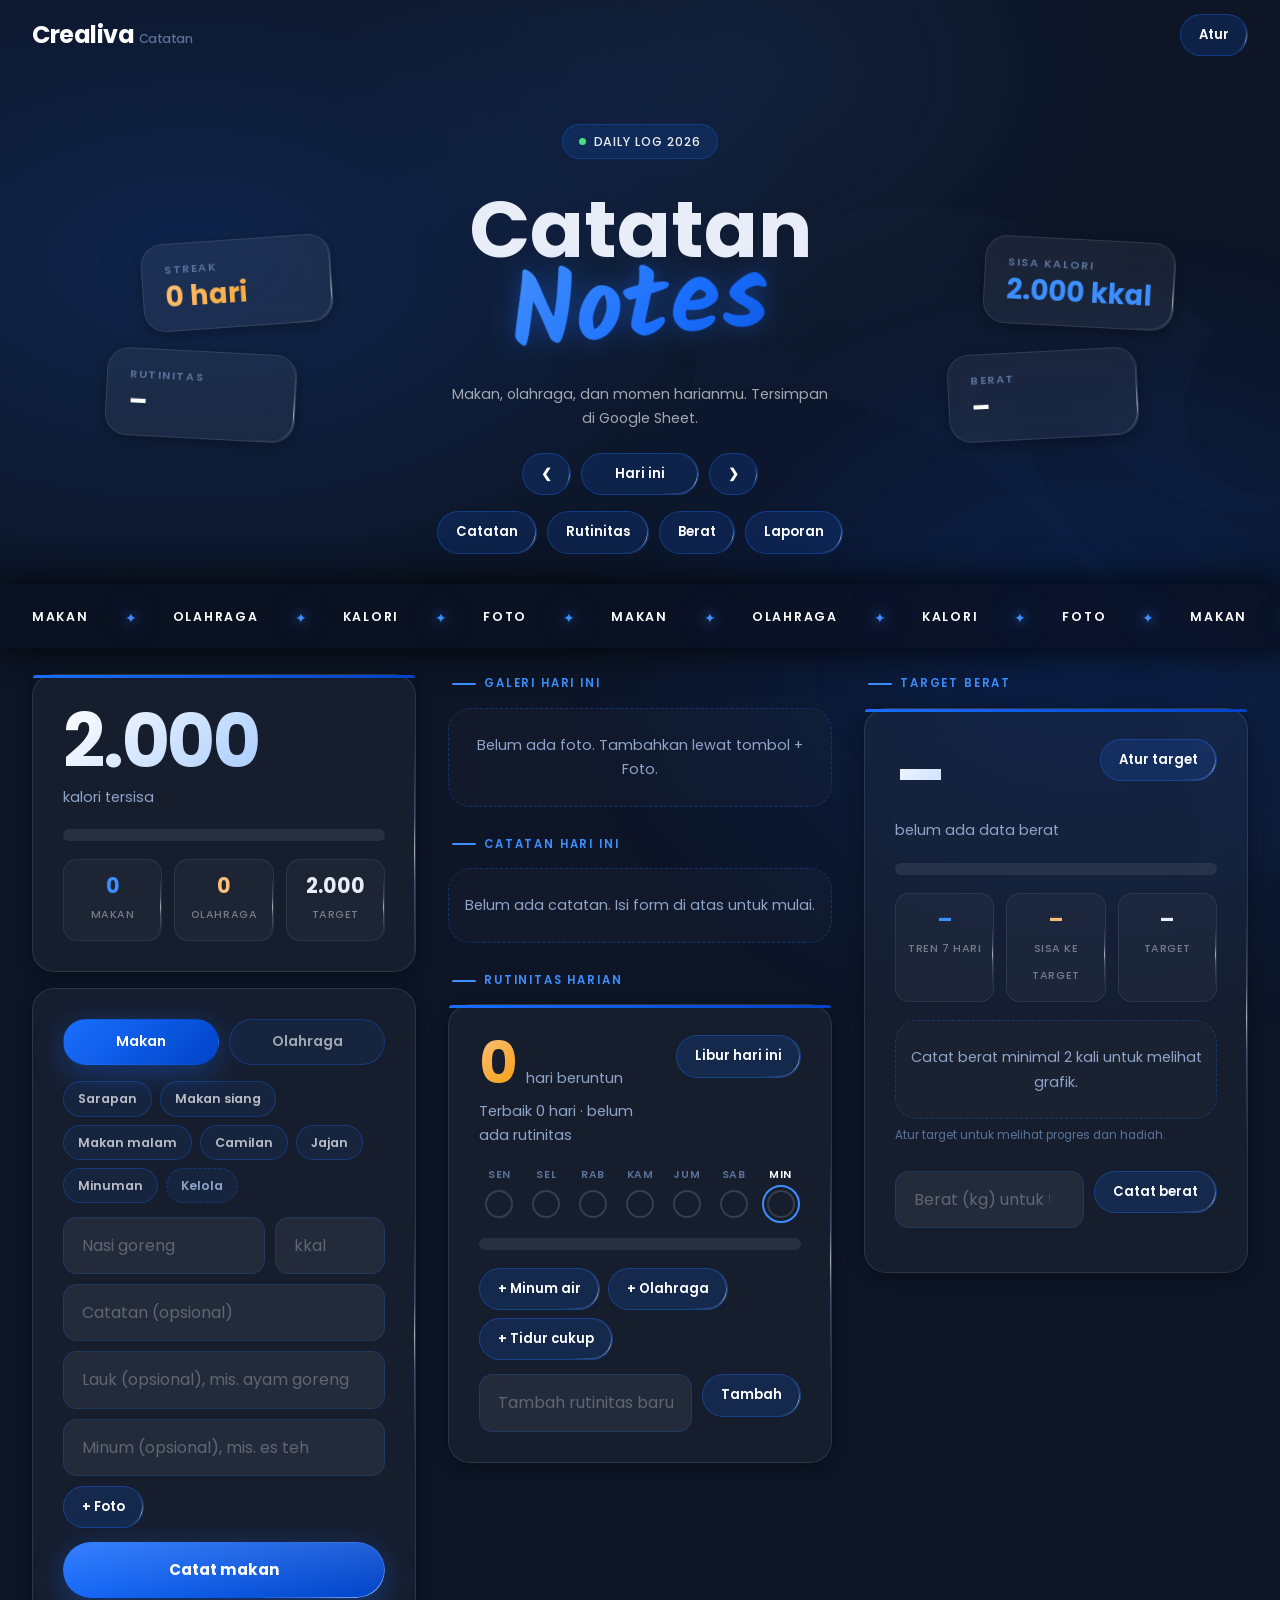
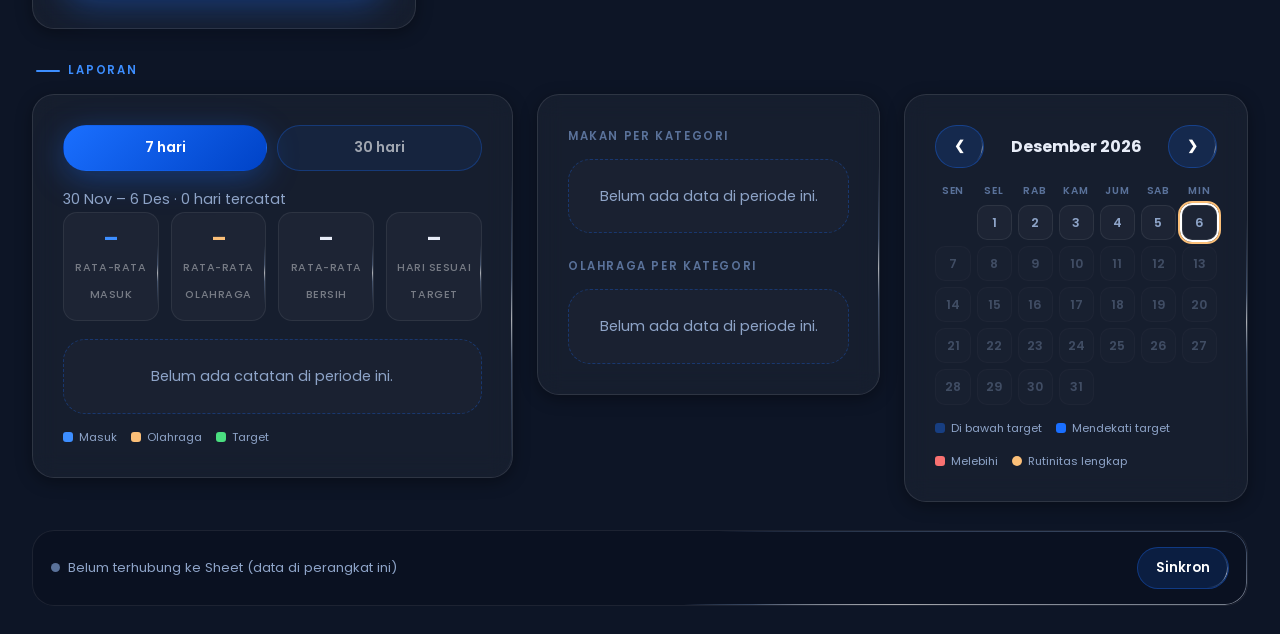
==== commit 5a68db3b: "Update index.html" ====
--- a/catatan/index.html
+++ b/catatan/index.html
@@ -354,6 +354,55 @@
 @media (min-width:1280px){
   .cols{column-count:3}
 }
+
+/* Ubah catatan */
+#listBox li{grid-template-columns:1fr auto auto auto}
+li button.ed{font-size:1rem}
+li button.ed:hover{background:rgba(26,111,255,.2);color:var(--blue-bright);transform:none}
+.row2{display:grid;grid-template-columns:1fr 1fr;gap:10px}
+input[type=date]{width:100%;padding:14px 18px;margin-bottom:10px;background:rgba(255,255,255,.06);border:1px solid rgba(26,111,255,.2);border-radius:var(--radius-md);font-size:16px;color:#fff;font-family:'Poppins',sans-serif;transition:all var(--dur) var(--ease)}
+
+/* Laporan */
+.report{margin-top:8px}
+.rp-cols{display:grid;gap:24px}
+.rp-col{display:grid;gap:16px;align-content:start}
+.rp-col .card{margin-bottom:0}
+.stats.four{grid-template-columns:repeat(4,1fr)}
+#rpNTile.over b{color:var(--over)}
+#rpNTile.okc b{color:var(--ok)}
+.rp-leg,.hm-leg{display:flex;flex-wrap:wrap;gap:14px;margin-top:14px;font-size:.7rem;color:var(--ink-2)}
+.rp-leg i,.hm-leg i{display:inline-block;width:10px;height:10px;border-radius:3px;margin-right:6px;vertical-align:-1px}
+.kh{font-size:.72rem;font-weight:600;letter-spacing:.14em;text-transform:uppercase;color:var(--ink-3);margin:2px 0 12px}
+.kh:not(:first-child){margin-top:24px}
+.kr{margin-bottom:12px}
+.kl{display:flex;justify-content:space-between;gap:8px;font-size:.85rem;margin-bottom:5px}
+.kl b{font-weight:600;white-space:nowrap}
+.kb{height:8px;border-radius:99px;background:rgba(255,255,255,.08);overflow:hidden}
+.kb i{display:block;height:100%;border-radius:99px;background:var(--grad-blue);transition:width .6s var(--ease)}
+.kr.mv .kb i{background:linear-gradient(135deg,#fbbf78,#c07840)}
+.hm-head{display:flex;align-items:center;justify-content:space-between;gap:10px;margin-bottom:14px}
+#hmTitle{font-weight:700;text-transform:capitalize}
+.hm-wd,.hm-grid{display:grid;grid-template-columns:repeat(7,1fr);gap:6px}
+.hm-wd span{text-align:center;font-size:.64rem;font-weight:600;letter-spacing:.08em;text-transform:uppercase;color:var(--ink-3);padding-bottom:6px}
+.hm{position:relative;aspect-ratio:1;border-radius:10px;border:1px solid rgba(255,255,255,.07);background:rgba(255,255,255,.03);color:var(--ink-2);font-size:.78rem;font-weight:600;display:grid;place-items:center;transition:transform .25s var(--ease-spring),box-shadow .25s}
+.hm:hover{transform:scale(1.14);z-index:2}
+.hm.hm1{background:rgba(26,111,255,.3);border-color:rgba(26,111,255,.55);color:#fff}
+.hm.hm2{background:var(--grad-blue);border-color:transparent;color:#fff;box-shadow:0 0 12px rgba(26,111,255,.5)}
+.hm.hm3{background:linear-gradient(135deg,#f87171,#dc2626);border-color:transparent;color:#fff;box-shadow:0 0 12px rgba(248,113,113,.45)}
+.hm.fut{opacity:.35}
+.hm.tod{outline:2px solid var(--move);outline-offset:2px}
+.hm.sel{box-shadow:0 0 0 2px #fff}
+.hm.rd::after{content:'';position:absolute;bottom:4px;width:5px;height:5px;border-radius:50%;background:var(--move)}
+@media (min-width:1024px){
+  .rp-cols{grid-template-columns:1fr 1fr;align-items:start}
+  .rp-col{display:contents}
+  .rp-cols .rp-col:first-child .card{grid-column:1/-1}
+}
+@media (min-width:1280px){
+  .rp-cols{grid-template-columns:minmax(0,1.4fr) minmax(0,1fr) minmax(0,1fr)}
+  .rp-cols .rp-col:first-child .card{grid-column:auto}
+}
+@media (max-width:520px){.stats.four{grid-template-columns:1fr 1fr}}
 </style>
 </head>
 <body>
@@ -361,7 +410,7 @@
 <img class="bg-logo bg-logo2" src="../personcv.png" alt="" aria-hidden="true" onerror="this.remove()">
 <div class="cursor-glow-wrap" id="cursorGlowWrap"><div class="cursor-glow"></div></div>
 <nav class="nav"><div class="wrap">
-  <div class="brand"><img src="../personcv.png" alt="" onerror="this.remove()"><div>Crealiva <small>Notes</small></div></div>
+  <div class="brand"><img src="../personcv.png" alt="" onerror="this.remove()"><div>Crealiva <small>Catatan</small></div></div>
   <button class="pill" id="setBtn">Atur</button>
 </div></nav>
 
@@ -370,7 +419,7 @@
     <aside class="hero-side hl" aria-label="Ringkasan"><a class="gchip" href="#sec-rutinitas"><span>Streak</span><b id="hcStreak" class="am">0 hari</b></a><a class="gchip" href="#sec-rutinitas"><span>Rutinitas</span><b id="hcRut">–</b></a></aside>
     <div class="hero-main">
     <span class="kicker">Daily Log 2026</span>
-    <h1>Catatan <span>Harian</span></h1>
+    <h1>Catatan <span>Notes</span></h1>
     <p>Makan, olahraga, dan momen harianmu. Tersimpan di Google Sheet.</p>
     <div class="datenav">
       <button class="pill" id="prev" aria-label="Hari sebelumnya">❮</button>
@@ -378,7 +427,7 @@
       <button class="pill" id="next" aria-label="Hari berikutnya">❯</button>
       <input type="date" id="date" aria-label="Pilih tanggal">
     </div>
-    <nav class="jump" aria-label="Lompat ke bagian"><a class="pill" href="#sec-catatan">Catatan</a><a class="pill" href="#sec-rutinitas">Rutinitas</a><a class="pill" href="#sec-berat">Berat</a></nav>
+    <nav class="jump" aria-label="Lompat ke bagian"><a class="pill" href="#sec-catatan">Catatan</a><a class="pill" href="#sec-rutinitas">Rutinitas</a><a class="pill" href="#sec-berat">Berat</a><a class="pill" href="#sec-laporan">Laporan</a></nav>
     </div>
     <aside class="hero-side hr" aria-label="Ringkasan"><a class="gchip" href="#form"><span>Sisa kalori</span><b id="hcKal" class="bl">–</b></a><a class="gchip" href="#sec-berat"><span>Berat</span><b id="hcBerat">–</b></a></aside>
   </section>
@@ -486,6 +535,40 @@
 </div>
 </div>
 </div>
+  <section class="report" id="sec-laporan">
+    <h2>Laporan</h2>
+    <div class="rp-cols">
+      <div class="rp-col">
+        <div class="card">
+          <div class="seg">
+            <label><input type="radio" name="rng" value="7" checked><span>7 hari</span></label>
+            <label><input type="radio" name="rng" value="30"><span>30 hari</span></label>
+          </div>
+          <div class="cap" id="rpRange"></div>
+          <div class="stats four">
+            <div class="e"><b id="rpE">–</b><span>Rata-rata masuk</span></div>
+            <div class="m"><b id="rpM">–</b><span>Rata-rata olahraga</span></div>
+            <div id="rpNTile"><b id="rpN">–</b><span>Rata-rata bersih</span></div>
+            <div><b id="rpD">–</b><span>Hari sesuai target</span></div>
+          </div>
+          <div class="chart" id="rpChart"></div>
+          <div class="rp-leg"><span><i style="background:#3D8EFF"></i>Masuk</span><span><i style="background:#fbbf78"></i>Olahraga</span><span><i style="background:#4ade80"></i>Target</span></div>
+        </div>
+      </div>
+      <div class="rp-col">
+        <div class="card">
+          <div class="kh">Makan per kategori</div><div id="rpKatE"></div>
+          <div class="kh">Olahraga per kategori</div><div id="rpKatM"></div>
+        </div>
+        <div class="card">
+          <div class="hm-head"><button type="button" class="pill" id="hmPrev" aria-label="Bulan sebelumnya">❮</button><div id="hmTitle"></div><button type="button" class="pill" id="hmNext" aria-label="Bulan berikutnya">❯</button></div>
+          <div class="hm-wd"><span>Sen</span><span>Sel</span><span>Rab</span><span>Kam</span><span>Jum</span><span>Sab</span><span>Min</span></div>
+          <div class="hm-grid" id="hmGrid"></div>
+          <div class="hm-leg"><span><i style="background:rgba(26,111,255,.4)"></i>Di bawah target</span><span><i style="background:#1A6FFF"></i>Mendekati target</span><span><i style="background:#f87171"></i>Melebihi</span><span><i style="background:#fbbf78;border-radius:50%"></i>Rutinitas lengkap</span></div>
+        </div>
+      </div>
+    </div>
+  </section>
   <footer>
     <span id="status"></span>
     <button class="pill" id="syncBtn">Sinkron</button>
@@ -511,6 +594,29 @@
 <dialog id="delDlg"><p id="delTxt" style="margin:0 0 14px;font-weight:600"></p>
   <div class="btns"><button type="button" class="pill" id="delNo">Batal</button><button type="button" class="pill danger" id="delYes">Ya, hapus</button></div></dialog>
 
+<dialog id="editDlg">
+  <form method="dialog" id="editForm" style="all:unset">
+    <div class="kd-title">Ubah catatan</div>
+    <div class="seg">
+      <label><input type="radio" name="etype" value="makan"><span>Makan</span></label>
+      <label class="mv"><input type="radio" name="etype" value="olahraga"><span>Olahraga</span></label>
+    </div>
+    <div class="kats" id="eKats"></div>
+    <label for="eName">Nama</label>
+    <input type="text" id="eName" maxlength="80" required>
+    <div class="row2">
+      <div><label for="eKcal">Kalori (kkal)</label><input type="number" id="eKcal" min="0" inputmode="numeric" required></div>
+      <div><label for="eDate">Tanggal</label><input type="date" id="eDate" required></div>
+    </div>
+    <label for="eNote">Catatan</label>
+    <input type="text" id="eNote" maxlength="120">
+    <div id="eExtra">
+      <label for="eLauk">Lauk</label><input type="text" id="eLauk" maxlength="80">
+      <label for="eMinum">Minum</label><input type="text" id="eMinum" maxlength="80">
+    </div>
+    <div class="btns"><button type="button" class="pill" id="eCancel">Batal</button><button type="submit" class="pill">Simpan</button></div>
+  </form>
+</dialog>
 <dialog id="katDlg">
   <div class="kd-title" id="kdTitle">Kategori</div>
   <ul id="kdList"></ul>
@@ -544,7 +650,7 @@
 const LS='crealiva-catatan-v2', $=id=>document.getElementById(id);
 let S={entries:[],queue:[],data:[],cfg:{url:'',key:'',target:2000}};
 try{const o=JSON.parse(localStorage.getItem(LS)||localStorage.getItem('crealiva-catatan-v1')||'{}');
-  if(o.cfg)S.cfg=o.cfg; if(o.entries)S.entries=o.entries; if(o.data)S.data=o.data; if(o.srv2!==undefined)S.srv2=o.srv2;
+  if(o.cfg)S.cfg=o.cfg; if(o.entries)S.entries=o.entries; if(o.data)S.data=o.data; if(o.srv2!==undefined)S.srv2=o.srv2; if(o.srv3!==undefined)S.srv3=o.srv3;
   if(o.queue)S.queue=o.queue.map(q=>q.op==='add'&&q.entry?{op:'add',id:q.entry.id}:q);}catch(e){}
 let storeFail=false;
 const save=()=>{try{localStorage.setItem(LS,JSON.stringify(S));storeFail=false}catch(e){storeFail=true}};
@@ -590,7 +696,8 @@
       t.append(tx);
       const k=document.createElement('span');k.className='k';k.textContent=(e.type==='makan'?'+':'−')+num(e.kcal);
       const b=document.createElement('button');b.textContent='✕';b.setAttribute('aria-label','Hapus '+e.name);b.onclick=()=>askDel(e);
-      li.append(t,k,b);ul.append(li)});
+      const ed=document.createElement('button');ed.textContent='✎';ed.className='ed';ed.setAttribute('aria-label','Ubah '+e.name);ed.onclick=()=>openEdit(e);
+      li.append(t,k,ed,b);ul.append(li)});
     lb.append(ul)}
 
   // galeri slide
@@ -629,8 +736,8 @@
 function updStatus(){
   if(storeFail)return setStatus('Penyimpanan browser penuh, segera sinkron','err');
   if(!S.cfg.url)return setStatus('Belum terhubung ke Sheet (data di perangkat ini)','');
-  if(S.queue.length)return setStatus(`Menunggu sinkron (${S.queue.length})`+(S.srv2===false?' · perbarui Code.gs untuk fitur baru':''),'wait');
-  setStatus(`Tersinkron dengan Sheet · ${S.entries.length} catatan diterima`+(S.srv2===false?' · perbarui Code.gs untuk fitur baru':''),'ok');
+  if(S.queue.length)return setStatus(`Menunggu sinkron (${S.queue.length})`+((S.srv2===false||S.srv3===false)?' · perbarui Code.gs untuk fitur baru':''),'wait');
+  setStatus(`Tersinkron dengan Sheet · ${S.entries.length} catatan diterima`+((S.srv2===false||S.srv3===false)?' · perbarui Code.gs untuk fitur baru':''),'ok');
 }
 
 function add(e){S.entries.push(e);S.queue.push({op:'add',id:e.id});save();render();sync()}
@@ -661,7 +768,7 @@
     let qi=0;
     while(qi<S.queue.length){
       const q=S.queue[qi];let body;
-      if((q.op==='put'||q.op==='remove')&&S.srv2!==true){qi++;continue}
+      if(((q.op==='put'||q.op==='remove')&&S.srv2!==true)||(q.op==='upd'&&S.srv3!==true)){qi++;continue}
       if(q.op==='add'){
         const e=S.entries.find(x=>x.id===q.id);
         if(!e){S.queue.splice(qi,1);save();continue}
@@ -675,12 +782,13 @@
     const pend=S.entries.filter(e=>S.queue.some(q=>q.op==='add'&&q.id===e.id));
     const gone=new Set(S.queue.filter(q=>q.op==='del').map(q=>q.id));
     S.entries=res.rows.filter(r=>r.id&&!gone.has(r.id)).map(r=>({...r,date:normDate(r.date)})).concat(pend);
-    S.srv2=(res.v===2);
+    S.srv2=(res.v===2);S.srv3=(res.cap>=3);
+    S.queue.forEach(q=>{if(q.op==='upd'){const i=S.entries.findIndex(x=>x.id===q.entry.id);if(i>=0)S.entries[i]={...S.entries[i],...q.entry}}});
     if(Array.isArray(res.data)){const m=new Map(res.data.filter(r=>r.id).map(r=>[r.id,r]));
       S.queue.forEach(q=>{if(q.op==='put')m.set(q.row.id,q.row);else if(q.op==='remove')m.delete(q.id)});
       S.data=[...m.values()]}
     save();render();updStatus();
-    if(S.srv2===true&&S.queue.some(q=>q.op==='put'||q.op==='remove')){busy=false;return sync()}
+    if((S.srv2===true&&S.queue.some(q=>q.op==='put'||q.op==='remove'))||(S.srv3===true&&S.queue.some(q=>q.op==='upd'))){busy=false;return sync()}
   }catch(err){if(err===STALE){busy=false;return sync()}console.error(err);setStatus(/kode/i.test(err.message)?'Kode rahasia salah':'Gagal sinkron: '+err.message,'err')}
   busy=false;
 }
@@ -724,7 +832,7 @@
 $('cCancel').onclick=()=>$('dlg').close();
 function applyCfg(nc){
   const oc=S.cfg, changed=(nc.url!==oc.url||nc.key!==oc.key), wipe=!!(changed&&oc.url);
-  const go=()=>{cfgVer++;if(wipe){S.entries=[];S.queue=[];S.data=[];S.srv2=undefined}S.cfg=nc;save();render();updStatus();sync()};
+  const go=()=>{cfgVer++;if(wipe){S.entries=[];S.queue=[];S.data=[];S.srv2=undefined;S.srv3=undefined}S.cfg=nc;save();render();updStatus();sync()};
   if(wipe&&S.queue.length)askConfirm(`Ada ${S.queue.length} catatan yang belum terkirim ke Sheet lama dan akan hilang kalau pindah. Lanjutkan?`,'Ya, lanjutkan',go);
   else go();
 }
@@ -965,7 +1073,91 @@
   S.entries.filter(e=>e.date===cur&&e.kategori).forEach(e=>{const k=e.type+'|'+e.kategori;m.set(k,(m.get(k)||0)+e.kcal)});
   m.forEach((v,k)=>{const i=k.indexOf('|'),sp=document.createElement('span');sp.className='ks'+(k.slice(0,i)==='olahraga'?' mv':'');sp.textContent=`${k.slice(i+1)} · ${num(v)}`;box.append(sp)});
 }
-function renderExtra(){renderRutin();renderBerat();renderChips();renderKatChips();renderKatSum()}
+/* ===== Ubah catatan ===== */
+let editId=null,eKat='';
+const eType=()=>document.querySelector('[name=etype]:checked').value;
+function renderEKats(){
+  const t=eType(),box=$('eKats');box.textContent='';box.className='kats'+(t==='olahraga'?' mv':'');
+  const names=cats(t).map(r=>r.nama);if(eKat&&!names.includes(eKat))names.push(eKat);
+  names.forEach(n=>{const b=document.createElement('button');b.type='button';b.className='kchip'+(eKat===n?' on':'');b.textContent=n;
+    b.onclick=()=>{eKat=eKat===n?'':n;renderEKats()};box.append(b)});
+}
+function syncEdit(){$('eExtra').style.display=eType()==='makan'?'block':'none';renderEKats()}
+function openEdit(e){
+  editId=e.id;eKat=e.kategori||'';
+  document.querySelector(`[name=etype][value=${e.type==='olahraga'?'olahraga':'makan'}]`).checked=true;
+  $('eName').value=e.name;$('eKcal').value=e.kcal;$('eDate').value=e.date;$('eNote').value=e.note||'';$('eLauk').value=e.lauk||'';$('eMinum').value=e.minum||'';
+  syncEdit();$('editDlg').showModal();
+}
+document.querySelectorAll('[name=etype]').forEach(r=>r.onchange=()=>{eKat='';syncEdit()});
+$('eCancel').onclick=()=>$('editDlg').close();
+$('editForm').onsubmit=()=>{
+  const e=S.entries.find(x=>x.id===editId);if(!e)return;
+  const t=eType();
+  e.type=t;e.name=$('eName').value.trim()||e.name;e.kcal=Math.round(Number($('eKcal').value))||0;e.date=$('eDate').value||e.date;
+  e.note=$('eNote').value.trim();e.lauk=t==='makan'?$('eLauk').value.trim():'';e.minum=t==='makan'?$('eMinum').value.trim():'';e.kategori=eKat;
+  S.queue.push({op:'upd',entry:{id:e.id,date:e.date,type:e.type,name:e.name,kcal:e.kcal,note:e.note,lauk:e.lauk,minum:e.minum,kategori:e.kategori}});
+  save();render();sync();
+};
+
+/* ===== Laporan mingguan / bulanan ===== */
+let repDays=7,repMonth=fmt(new Date()).slice(0,7);
+function dayAgg(){const m=new Map();S.entries.forEach(e=>{const a=m.get(e.date)||{eat:0,mv:0,n:0};if(e.type==='olahraga')a.mv+=e.kcal;else a.eat+=e.kcal;a.n++;m.set(e.date,a)});return m}
+function repSvg(rows,target){
+  const W=600,H=230,L=40,R=8,T=14,B=28,n=rows.length,gw=(W-L-R)/n,bw=Math.min(18,gw*.34);
+  const mx=Math.max(100,target*1.1,...rows.map(r=>Math.max(r.eat,r.mv))),Y=v=>T+(1-v/mx)*(H-T-B);
+  let s=`<svg viewBox="0 0 ${W} ${H}" role="img" aria-label="Grafik kalori harian">`;
+  for(let k=0;k<=3;k++){const v=mx*k/3,y=Y(v);s+=`<line x1="${L}" x2="${W-R}" y1="${y}" y2="${y}" stroke="rgba(255,255,255,.08)"/><text x="${L-6}" y="${y+4}" text-anchor="end" font-size="11" fill="#5A729A">${Math.round(v)}</text>`}
+  rows.forEach((r,i)=>{const cx=L+i*gw+gw/2;
+    if(r.eat>0)s+=`<rect x="${(cx-bw-1).toFixed(1)}" y="${Y(r.eat).toFixed(1)}" width="${bw.toFixed(1)}" height="${(H-B-Y(r.eat)).toFixed(1)}" rx="3" fill="#3D8EFF"><title>${shortDate(r.d)}: masuk ${num(r.eat)} kkal</title></rect>`;
+    if(r.mv>0)s+=`<rect x="${(cx+1).toFixed(1)}" y="${Y(r.mv).toFixed(1)}" width="${bw.toFixed(1)}" height="${(H-B-Y(r.mv)).toFixed(1)}" rx="3" fill="#fbbf78"><title>${shortDate(r.d)}: olahraga ${num(r.mv)} kkal</title></rect>`;
+    const lab=n<=7?parse(r.d).toLocaleDateString('id-ID',{weekday:'short'}):((i%5===0||i===n-1)?String(parse(r.d).getDate()):'');
+    if(lab)s+=`<text x="${cx.toFixed(1)}" y="${H-8}" text-anchor="middle" font-size="11" fill="#5A729A">${lab}</text>`});
+  if(target){const y=Y(target);s+=`<line x1="${L}" x2="${W-R}" y1="${y}" y2="${y}" stroke="#4ade80" stroke-width="2" stroke-dasharray="6 6"/><text x="${W-R}" y="${y-6}" text-anchor="end" font-size="11" fill="#4ade80">target ${num(target)}</text>`}
+  return s+'</svg>';
+}
+function katBars(el,type,set){
+  el.textContent='';const m=new Map();
+  S.entries.filter(e=>e.type===type&&set.has(e.date)).forEach(e=>{const k=e.kategori||'Tanpa kategori';m.set(k,(m.get(k)||0)+e.kcal)});
+  const arr=[...m].sort((a,b)=>b[1]-a[1]),tot=arr.reduce((a,x)=>a+x[1],0);
+  if(!arr.length){const d=document.createElement('div');d.className='empty';d.textContent='Belum ada data di periode ini.';el.append(d);return}
+  arr.forEach(([k,v])=>{const p=tot?Math.round(v/tot*100):0,r=document.createElement('div');r.className='kr'+(type==='olahraga'?' mv':'');
+    const l=document.createElement('div');l.className='kl';const a=document.createElement('span');a.textContent=k;const b=document.createElement('b');b.textContent=`${num(v)} · ${p}%`;l.append(a,b);
+    const bar=document.createElement('div');bar.className='kb';const i=document.createElement('i');i.style.width=p+'%';bar.append(i);r.append(l,bar);el.append(r)});
+}
+function renderHeat(agg,target){
+  const [y,mo]=repMonth.split('-').map(Number),first=new Date(y,mo-1,1),off=(first.getDay()+6)%7,dim=new Date(y,mo,0).getDate(),today=fmt(new Date());
+  $('hmTitle').textContent=first.toLocaleDateString('id-ID',{month:'long',year:'numeric'});
+  const g=$('hmGrid');g.textContent='';
+  for(let i=0;i<off;i++)g.append(document.createElement('div'));
+  for(let d=1;d<=dim;d++){
+    const ds=`${y}-${pad(mo)}-${pad(d)}`,a=agg.get(ds),b=document.createElement('button');b.type='button';
+    let c='hm';
+    if(a){const net=a.eat-a.mv;c+=!target?' hm2':(net>target?' hm3':(net>=target*.85?' hm2':' hm1'))}
+    if(ds>today)c+=' fut';if(ds===today)c+=' tod';if(ds===cur)c+=' sel';if(dayStatus(ds)==='done')c+=' rd';
+    b.className=c;b.textContent=d;
+    b.title=a?`${shortDate(ds)}: masuk ${num(a.eat)}, olahraga ${num(a.mv)} kkal`:shortDate(ds)+': belum ada catatan';
+    b.onclick=()=>{cur=ds;render()};g.append(b);
+  }
+}
+function renderReport(){
+  const n=repDays,target=Number(S.cfg.target)||0,agg=dayAgg(),rows=[];
+  for(let k=n-1;k>=0;k--){const d=addDays(cur,-k),a=agg.get(d)||{eat:0,mv:0,n:0};rows.push({d,eat:a.eat,mv:a.mv,has:a.n>0})}
+  const have=rows.filter(r=>r.has),avg=f=>have.length?Math.round(have.reduce((s,r)=>s+f(r),0)/have.length):null;
+  const aE=avg(r=>r.eat),aM=avg(r=>r.mv),aN=avg(r=>r.eat-r.mv);
+  $('rpE').textContent=aE==null?'–':num(aE);$('rpM').textContent=aM==null?'–':num(aM);$('rpN').textContent=aN==null?'–':num(aN);
+  $('rpD').textContent=have.length?`${have.filter(r=>r.eat-r.mv<=target).length}/${have.length}`:'–';
+  $('rpNTile').className=(aN==null||!target)?'':(aN>target?'over':'okc');
+  $('rpRange').textContent=`${shortDate(rows[0].d)} – ${shortDate(rows[n-1].d)} · ${have.length} hari tercatat`;
+  $('rpChart').innerHTML=have.length?repSvg(rows,target):'<div class="empty">Belum ada catatan di periode ini.</div>';
+  const set=new Set(rows.map(r=>r.d));katBars($('rpKatE'),'makan',set);katBars($('rpKatM'),'olahraga',set);
+  renderHeat(agg,target);
+}
+$('hmPrev').onclick=()=>{const [y,m]=repMonth.split('-').map(Number);repMonth=fmt(new Date(y,m-2,1)).slice(0,7);renderReport()};
+$('hmNext').onclick=()=>{const [y,m]=repMonth.split('-').map(Number);repMonth=fmt(new Date(y,m,1)).slice(0,7);renderReport()};
+document.querySelectorAll('[name=rng]').forEach(r=>r.onchange=()=>{repDays=Number(r.value);renderReport()});
+
+function renderExtra(){renderRutin();renderBerat();renderChips();renderKatChips();renderKatSum();renderReport()}
 const _render0=render;render=function(){_render0();renderExtra()};
 
 syncForm();render();updStatus();sync();
@@ -976,7 +1168,7 @@
   function sc(){ if(nav) nav.classList.toggle('scrolled',window.scrollY>50); }
   addEventListener('scroll',sc,{passive:true}); sc();
 
-  var els=[].slice.call(document.querySelectorAll('.hero,.marquee,.col-left>*,.col-mid>*,.col-side>*,main>footer'));
+  var els=[].slice.call(document.querySelectorAll('.hero,.marquee,.col-left>*,.col-mid>*,.col-side>*,.report,main>footer'));
   if(!('IntersectionObserver' in window)) return;
   var io=new IntersectionObserver(function(es){es.forEach(function(e){
     if(e.isIntersecting){e.target.classList.add('visible');io.unobserve(e.target)}})},{threshold:.08});
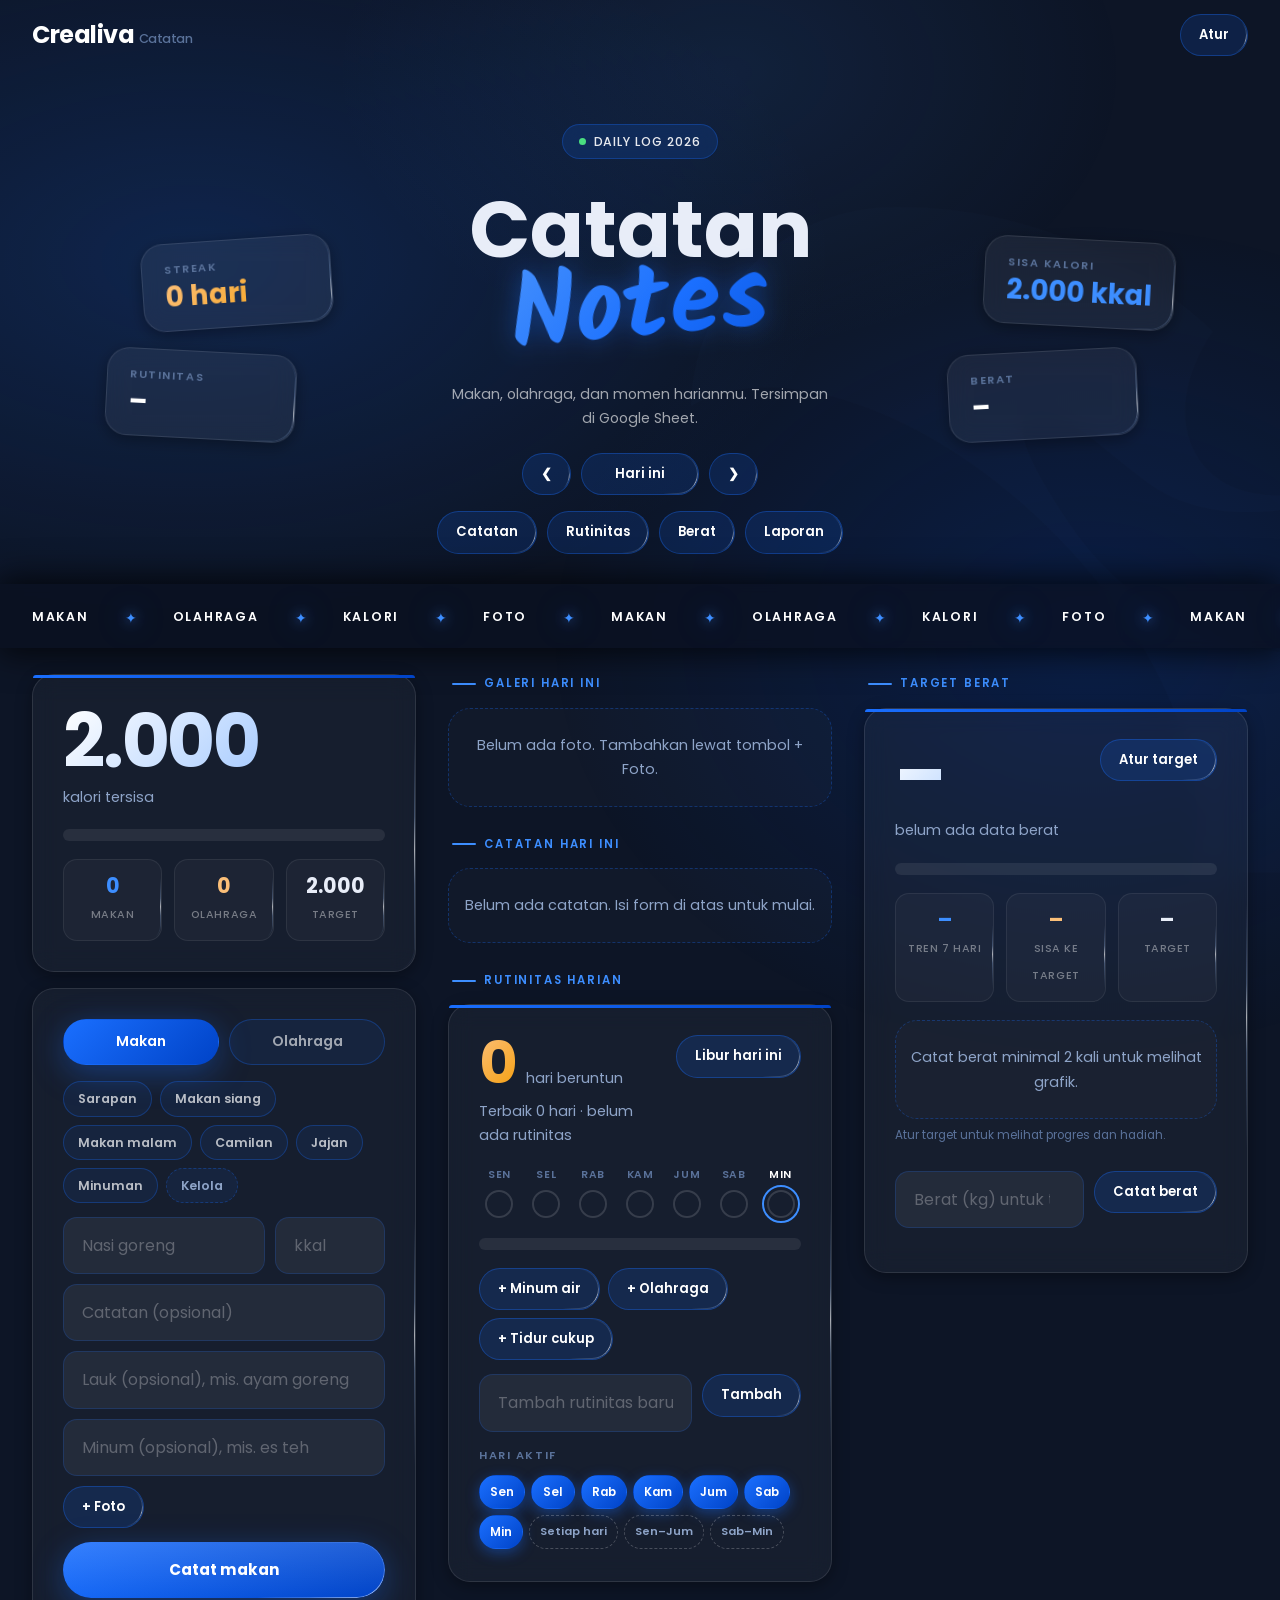
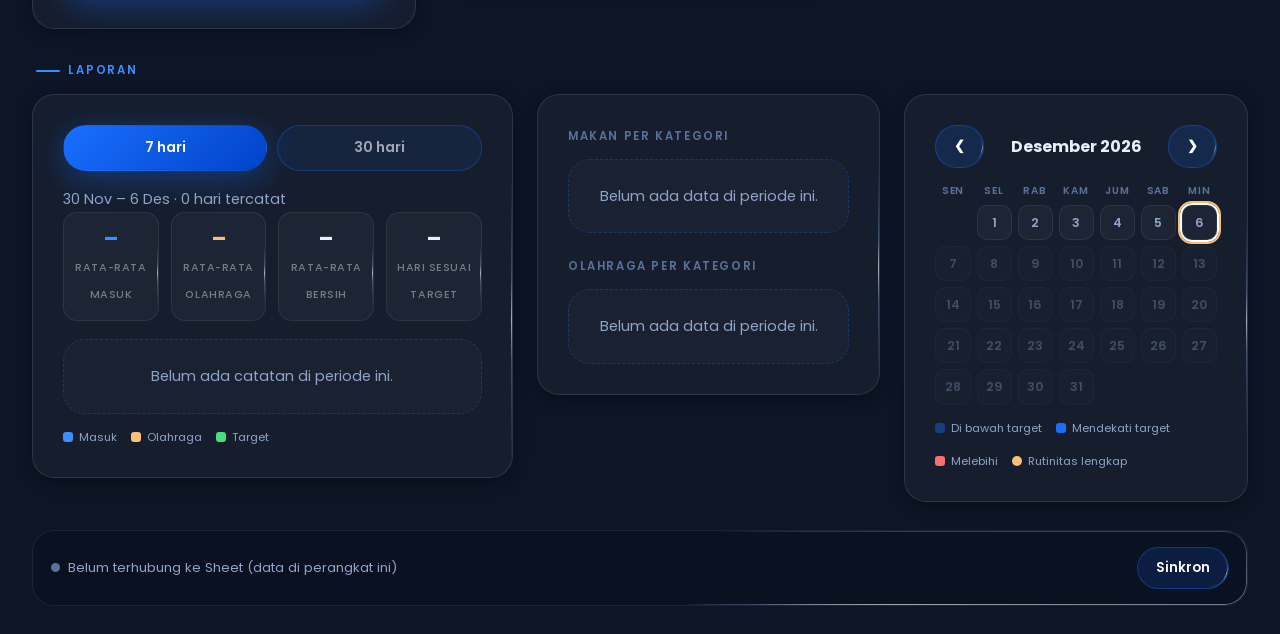
==== commit 5b90b9d0: "Update index.html" ====
--- a/catatan/index.html
+++ b/catatan/index.html
@@ -403,6 +403,24 @@
   .rp-cols .rp-col:first-child .card{grid-column:auto}
 }
 @media (max-width:520px){.stats.four{grid-template-columns:1fr 1fr}}
+
+/* Rutinitas per hari */
+.dl{display:block;font-size:.7rem;font-weight:600;letter-spacing:.14em;text-transform:uppercase;color:var(--ink-3);margin-top:14px}
+.days{display:flex;flex-wrap:wrap;gap:6px;margin:10px 0 2px}
+.dchip{min-width:44px;padding:6px 10px;border-radius:99px;border:1px solid rgba(26,111,255,.3);background:rgba(26,111,255,.08);color:rgba(255,255,255,.65);font-size:.74rem;font-weight:600;transition:all .25s var(--ease)}
+.dchip:hover{background:rgba(26,111,255,.22);color:#fff}
+.dchip.on{background:var(--grad-blue);border-color:transparent;color:#fff;box-shadow:0 4px 14px rgba(26,111,255,.4)}
+.dpre{padding:6px 10px;border-radius:99px;border:1px dashed rgba(255,255,255,.22);background:none;color:var(--ink-2);font-size:.7rem;font-weight:600;transition:all .25s var(--ease)}
+.dpre:hover{color:#fff;border-color:rgba(26,111,255,.7)}
+li.rt{grid-template-columns:1fr auto auto}
+li.rt .t small{display:block;font-weight:400;color:rgba(255,255,255,.42);font-size:.72rem;line-height:1.4}
+li.rt.off{opacity:.55}
+li.rt.off .t{cursor:default}
+li.rt.off .box{border-style:dashed}
+li.offh{display:block;background:none;border:0;padding:8px 4px 0;color:var(--ink-3);font-size:.7rem;font-weight:600;letter-spacing:.14em;text-transform:uppercase;backdrop-filter:none;box-shadow:none}
+li.offh::before,li.offh::after{display:none}
+li.offh:hover{transform:none;background:none;border:0;box-shadow:none}
+.wd.rest i{border-style:dashed;opacity:.55}
 </style>
 </head>
 <body>
@@ -502,6 +520,8 @@
       <input type="text" id="rtNew" placeholder="Tambah rutinitas baru" maxlength="60">
       <button type="submit" class="pill">Tambah</button>
     </form>
+    <span class="dl">Hari aktif</span>
+    <div class="days" id="rtNewDays"></div>
   </section>
   </div>
 
@@ -594,6 +614,17 @@
 <dialog id="delDlg"><p id="delTxt" style="margin:0 0 14px;font-weight:600"></p>
   <div class="btns"><button type="button" class="pill" id="delNo">Batal</button><button type="button" class="pill danger" id="delYes">Ya, hapus</button></div></dialog>
 
+<dialog id="rtDlg">
+  <form method="dialog" id="rtEditForm" style="all:unset">
+    <div class="kd-title">Ubah rutinitas</div>
+    <label for="rtEName">Nama</label>
+    <input type="text" id="rtEName" maxlength="60" required>
+    <span class="dl">Hari aktif</span>
+    <div class="days" id="rtEDays"></div>
+    <p class="hint">Perubahan jadwal juga berlaku untuk hari-hari yang sudah lewat.</p>
+    <div class="btns"><button type="button" class="pill" id="rtECancel">Batal</button><button type="submit" class="pill" id="rtESave">Simpan</button></div>
+  </form>
+</dialog>
 <dialog id="editDlg">
   <form method="dialog" id="editForm" style="all:unset">
     <div class="kd-title">Ubah catatan</div>
@@ -871,20 +902,28 @@
 }
 $('winOk').onclick=()=>{$('win').hidden=true};
 
-/* --- Rutinitas --- */
+/* --- Rutinitas (bisa dijadwalkan per hari) --- */
+const DAYN=['Sen','Sel','Rab','Kam','Jum','Sab','Min'],ALLD=[1,2,3,4,5,6,7];
 const rtItems=()=>S.data.filter(r=>r.jenis==='rutin-item').sort((a,b)=>a.tanggal<b.tanggal?-1:a.tanggal>b.tanggal?1:a.id<b.id?-1:1);
 const isChecked=(d,id)=>S.data.some(r=>r.id===`rc-${d}-${id}`);
 const isLibur=d=>S.data.some(r=>r.id==='rl-'+d);
+const wdOf=ds=>{const g=parse(ds).getDay();return g===0?7:g};
+function itemDays(it){const v=String(it.nilai||'');if(v.startsWith('d:')){const a=v.slice(2).split('').map(Number).filter(n=>n>=1&&n<=7);if(a.length)return a}return ALLD.slice()}
+const itemActive=(it,ds)=>itemDays(it).includes(wdOf(ds));
+const daysLabel=it=>{const a=itemDays(it);return a.length===7?'':a.map(n=>DAYN[n-1]).join(' · ')};
+const encDays=a=>'d:'+[...new Set(a)].sort().join('');
 function dayStatus(d){
   if(isLibur(d))return 'libur';
-  const its=rtItems().filter(i=>i.tanggal<=d);
-  if(!its.length)return 'none';
+  const all=rtItems().filter(i=>i.tanggal<=d);
+  if(!all.length)return 'none';
+  const its=all.filter(i=>itemActive(i,d));
+  if(!its.length)return 'rest';
   return its.every(i=>isChecked(d,i.id))?'done':'miss';
 }
 function streak(){
   const today=fmt(new Date());let n=0,d=today,g=0;
   while(g++<800){const st=dayStatus(d);
-    if(st==='done')n++;else if(st==='libur'){}else if(d===today){}else break;
+    if(st==='done')n++;else if(st==='libur'||st==='rest'){}else if(d===today){}else break;
     d=addDays(d,-1)}
   return n;
 }
@@ -892,15 +931,24 @@
   const its=rtItems();if(!its.length)return 0;
   const today=fmt(new Date());let d=its[0].tanggal,run=0,best=0,g=0;
   while(d<=today&&g++<1500){const st=dayStatus(d);
-    if(st==='done'){run++;best=Math.max(best,run)}else if(st==='libur'){}else if(d===today){}else run=0;
+    if(st==='done'){run++;best=Math.max(best,run)}else if(st==='libur'||st==='rest'){}else if(d===today){}else run=0;
     d=addDays(d,1)}
   return best;
 }
+let newDays=ALLD.slice(),rtEditId=null,editDays=[];
+function renderDayChips(box,get,set,onchg){
+  box.textContent='';const sel=get();
+  DAYN.forEach((n,i)=>{const b=document.createElement('button');b.type='button';b.className='dchip'+(sel.includes(i+1)?' on':'');b.textContent=n;
+    b.onclick=()=>{const a=get().slice(),k=a.indexOf(i+1);if(k>=0)a.splice(k,1);else a.push(i+1);set(a);renderDayChips(box,get,set,onchg);if(onchg)onchg()};box.append(b)});
+  [['Setiap hari',[1,2,3,4,5,6,7]],['Sen–Jum',[1,2,3,4,5]],['Sab–Min',[6,7]]].forEach(([l,a])=>{const b=document.createElement('button');b.type='button';b.className='dpre';b.textContent=l;
+    b.onclick=()=>{set(a.slice());renderDayChips(box,get,set,onchg);if(onchg)onchg()};box.append(b)});
+}
 function addItem(name){
   name=String(name).trim();if(!name)return;
+  if(!newDays.length)newDays=ALLD.slice();
   const today=fmt(new Date());
-  putRow({id:'ri-'+uid().replace(/-/g,'').slice(0,8),jenis:'rutin-item',tanggal:cur<today?cur:today,nama:name,nilai:'1'});
-  render();sync();
+  putRow({id:'ri-'+uid().replace(/-/g,'').slice(0,8),jenis:'rutin-item',tanggal:cur<today?cur:today,nama:name,nilai:encDays(newDays)});
+  newDays=ALLD.slice();render();sync();
 }
 function toggleItem(it){
   const id=`rc-${cur}-${it.id}`,was=dayStatus(cur)==='done';
@@ -908,11 +956,33 @@
   render();sync();
   if(!was&&dayStatus(cur)==='done')confetti();
 }
+function editItem(it){
+  rtEditId=it.id;$('rtEName').value=it.nama;editDays=itemDays(it);
+  const chg=()=>{$('rtESave').disabled=!editDays.length};
+  renderDayChips($('rtEDays'),()=>editDays,v=>{editDays=v},chg);chg();$('rtDlg').showModal();
+}
+$('rtEditForm').onsubmit=()=>{
+  const it=S.data.find(r=>r.id===rtEditId);if(!it||!editDays.length)return;
+  putRow({...it,nama:$('rtEName').value.trim()||it.nama,nilai:encDays(editDays)});render();sync();
+};
+$('rtECancel').onclick=()=>$('rtDlg').close();
+function rtRow(it,on){
+  const li=document.createElement('li');li.className='rt'+(on?(isChecked(cur,it.id)?' done':''):' off');
+  const t=document.createElement('div');t.className='t';if(on)t.onclick=()=>toggleItem(it);
+  const bx=document.createElement('i');bx.className='box';
+  const tx=document.createElement('div'),sp=document.createElement('span');sp.textContent=it.nama;tx.append(sp);
+  const lab=daysLabel(it);if(lab){const sm=document.createElement('small');sm.textContent=lab;tx.append(sm)}
+  t.append(bx,tx);
+  const ed=document.createElement('button');ed.type='button';ed.textContent='✎';ed.className='ed';ed.setAttribute('aria-label','Ubah '+it.nama);ed.onclick=()=>editItem(it);
+  const x=document.createElement('button');x.type='button';x.textContent='✕';x.setAttribute('aria-label','Hapus '+it.nama);
+  x.onclick=()=>askConfirm(`Hapus rutinitas "${it.nama}"?`,'Ya, hapus',()=>{removeRow(it.id);render();sync()});
+  li.append(t,ed,x);return li;
+}
 function renderRutin(){
-  const today=fmt(new Date()),its=rtItems().filter(i=>i.tanggal<=cur);
+  const today=fmt(new Date()),all=rtItems().filter(i=>i.tanggal<=cur),its=all.filter(i=>itemActive(i,cur)),off=all.filter(i=>!itemActive(i,cur));
   const done=its.filter(i=>isChecked(cur,i.id)).length,tot=its.length,lib=isLibur(cur);
   $('stNow').textContent=streak();
-  $('stSub').textContent=`Terbaik ${bestStreak()} hari · ${tot?done+'/'+tot+' selesai':'belum ada rutinitas'}${lib?' · libur':''}`;
+  $('stSub').textContent=`Terbaik ${bestStreak()} hari · ${tot?done+'/'+tot+' selesai':(all.length?'tidak ada jadwal hari ini':'belum ada rutinitas')}${lib?' · libur':''}`;
   $('rtBar').style.width=(tot?done/tot*100:0)+'%';
   const near=[-6,-5,-4,-3,-2,-1,1,2,3,4,5,6].some(k=>isLibur(addDays(cur,k)));
   const lb=$('liburBtn');lb.textContent=lib?'Batalkan libur':(cur===today?'Libur hari ini':'Tandai libur');
@@ -923,14 +993,11 @@
     const sp=document.createElement('span');sp.textContent=parse(d).toLocaleDateString('id-ID',{weekday:'short'});
     b.append(sp,document.createElement('i'));b.setAttribute('aria-label',shortDate(d));b.onclick=()=>{cur=d;render()};wk.append(b)}
   const ul=$('rtList');ul.textContent='';
-  its.forEach(it=>{const li=document.createElement('li');li.className='rt'+(isChecked(cur,it.id)?' done':'');
-    const t=document.createElement('div');t.className='t';t.onclick=()=>toggleItem(it);
-    const bx=document.createElement('i');bx.className='box';const sp=document.createElement('span');sp.textContent=it.nama;t.append(bx,sp);
-    const x=document.createElement('button');x.textContent='✕';x.setAttribute('aria-label','Hapus '+it.nama);
-    x.onclick=()=>askConfirm(`Hapus rutinitas "${it.nama}"?`,'Ya, hapus',()=>{removeRow(it.id);render();sync()});
-    li.append(t,x);ul.append(li)});
+  its.forEach(it=>ul.append(rtRow(it,true)));
+  if(off.length){const h=document.createElement('li');h.className='offh';h.textContent='Tidak dijadwalkan hari ini';ul.append(h);off.forEach(it=>ul.append(rtRow(it,false)))}
   const q=$('rtQuick');q.textContent='';
   if(!rtItems().length)['Minum air','Olahraga','Tidur cukup'].forEach(n=>{const b=document.createElement('button');b.type='button';b.className='pill';b.textContent='+ '+n;b.onclick=()=>addItem(n);q.append(b)});
+  renderDayChips($('rtNewDays'),()=>newDays,v=>{newDays=v});
 }
 $('rtForm').onsubmit=ev=>{ev.preventDefault();addItem($('rtNew').value);$('rtNew').value=''};
 $('liburBtn').onclick=()=>{const id='rl-'+cur;if(isLibur(cur))removeRow(id);else putRow({id,jenis:'rutin-libur',tanggal:cur,nama:'',nilai:'1'});render();sync()};
@@ -1016,7 +1083,7 @@
 };
 
 function renderChips(){
-  const its=rtItems().filter(i=>i.tanggal<=cur),done=its.filter(i=>isChecked(cur,i.id)).length,ws=weights();
+  const its=rtItems().filter(i=>i.tanggal<=cur&&itemActive(i,cur)),done=its.filter(i=>isChecked(cur,i.id)).length,ws=weights();
   $('hcStreak').textContent=streak()+' hari';
   $('hcRut').textContent=its.length?done+'/'+its.length:'–';
   $('hcKal').textContent=$('left').textContent+' kkal'+($('left').classList.contains('over')?' lebih':'');
